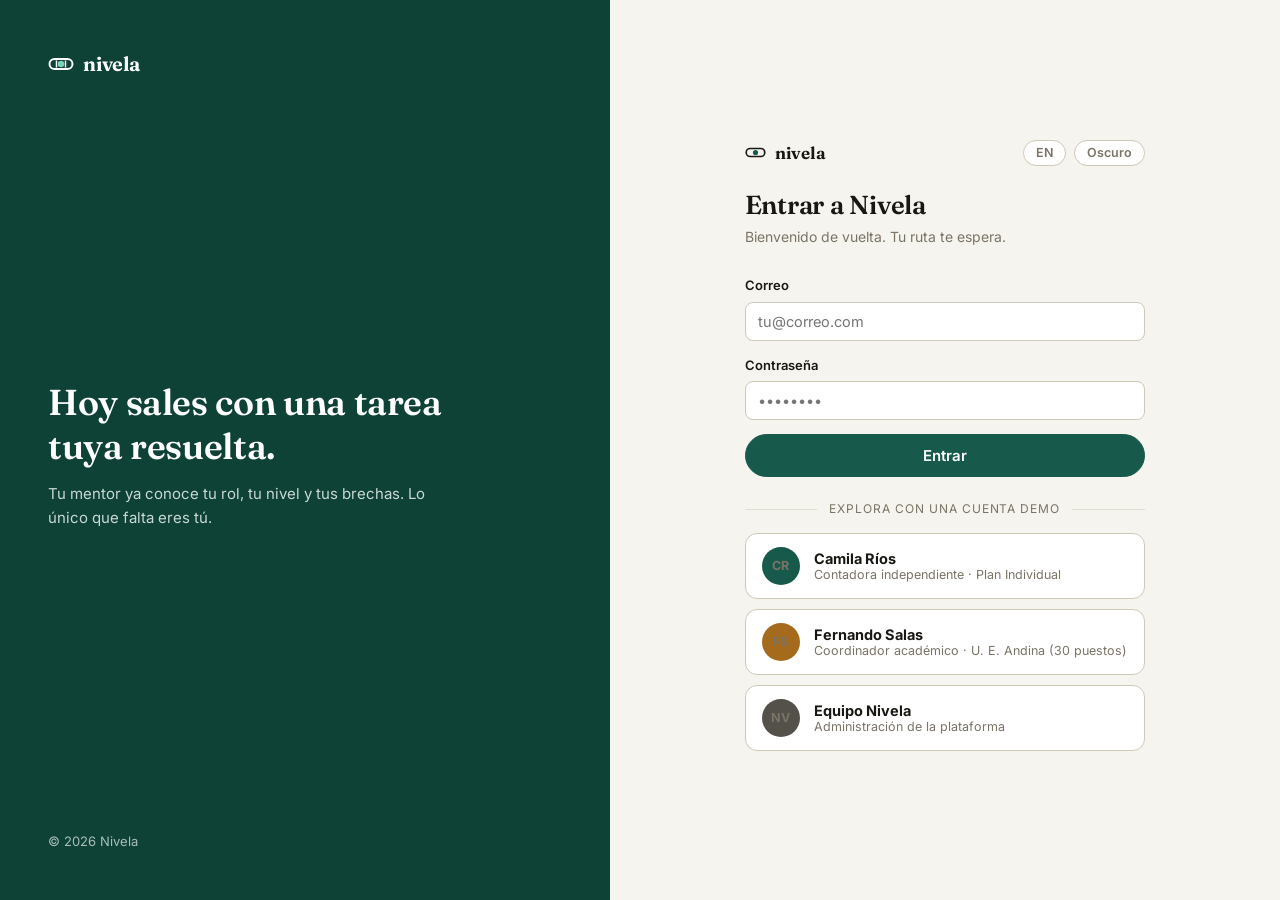
==== public/app.html @ d7099d7b "MVP 2.0: nueva landing de producto y app demo con 3 cuentas - Landing rediseñada: identidad editoria" ====
<!DOCTYPE html>
<html lang="es" data-theme="light">
<head>
<meta charset="UTF-8" />
<meta name="viewport" content="width=device-width, initial-scale=1.0" />
<title>Nivela — Plataforma</title>
<meta name="description" content="Entra a Nivela: tu ruta, tu mentor y tus certificados verificables." />
<link rel="preconnect" href="https://fonts.googleapis.com" />
<link rel="preconnect" href="https://fonts.gstatic.com" crossorigin />
<link href="https://fonts.googleapis.com/css2?family=Fraunces:ital,opsz,wght@0,9..144,450;0,9..144,600;0,9..144,650;1,9..144,450&family=Inter:wght@400;500;600;700&family=IBM+Plex+Mono:wght@500&display=swap" rel="stylesheet" />
<link rel="stylesheet" href="assets/nivela.css" />
<style>
/* ================= LOGIN ================= */
#login{min-height:100vh;display:grid;grid-template-columns:1fr 1.1fr}
@media(max-width:900px){#login{grid-template-columns:1fr}}
.login-brandside{
  background:var(--accent-ink);color:#EAF3EF;padding:48px;display:flex;flex-direction:column;justify-content:space-between;
}
[data-theme="dark"] .login-brandside{background:#0E241E}
.login-brandside .brand{color:#fff}
.login-brandside .brand .lvl-body{stroke:#fff}
.login-brandside .brand .lvl-bubble{fill:#7ED0B6}
.login-brandside h2{color:#fff;font-size:clamp(26px,3vw,36px);max-width:400px;line-height:1.2}
.login-brandside p{opacity:.85;max-width:400px;margin-top:14px;font-size:15px}
@media(max-width:900px){.login-brandside{display:none}}
.login-formside{display:flex;align-items:center;justify-content:center;padding:48px 24px}
.login-box{width:100%;max-width:400px}
.login-box h1{font-size:26px;margin-bottom:6px}
.login-box .sub{font-size:14px;color:var(--muted);margin-bottom:26px}
.demo-sep{display:flex;align-items:center;gap:12px;margin:22px 0 14px;color:var(--muted);font-size:12px;text-transform:uppercase;letter-spacing:.08em}
.demo-sep::before,.demo-sep::after{content:"";flex:1;height:1px;background:var(--line)}
.demo-btn{
  width:100%;display:flex;align-items:center;gap:14px;text-align:left;
  background:var(--surface);border:1px solid var(--line-strong);border-radius:var(--r);
  padding:13px 16px;margin-bottom:10px;transition:all .15s ease;
}
.demo-btn:hover{border-color:var(--accent);box-shadow:var(--shadow-sm)}
.demo-btn .avatar{flex:none}
.demo-btn b{display:block;font-size:14.5px;color:var(--ink)}
.demo-btn span{font-size:12.5px;color:var(--muted)}
.avatar{
  width:38px;height:38px;border-radius:50%;display:flex;align-items:center;justify-content:center;
  font-weight:700;font-size:14px;color:#fff;background:var(--accent);flex:none;
}
[data-theme="dark"] .avatar{color:#0F1D18}
.avatar.gold{background:var(--gold)}
.avatar.ink{background:#54504A}

/* ================= SHELL ================= */
#shell{display:none;min-height:100vh}
#shell.on{display:grid;grid-template-columns:236px 1fr}
@media(max-width:860px){#shell.on{grid-template-columns:1fr}}
aside.side{
  border-right:1px solid var(--line);background:var(--surface);
  padding:20px 14px;display:flex;flex-direction:column;gap:4px;
  position:sticky;top:0;height:100vh;
}
@media(max-width:860px){aside.side{position:static;height:auto;flex-direction:row;flex-wrap:wrap;align-items:center;border-right:none;border-bottom:1px solid var(--line)}}
.side .brand{padding:4px 10px 18px}
.snav{
  display:flex;align-items:center;gap:10px;width:100%;text-align:left;
  border:none;background:transparent;border-radius:var(--r-sm);
  padding:9px 12px;font-size:14px;font-weight:500;color:var(--muted);transition:all .12s;
}
.snav:hover{color:var(--ink);background:var(--surface-2)}
.snav.on{background:var(--accent-soft);color:var(--accent-ink);font-weight:600}
.side .spacer{flex:1}
.side .userchip{display:flex;align-items:center;gap:10px;padding:10px 10px;border-top:1px solid var(--line)}
.side .userchip b{font-size:13.5px;color:var(--ink);display:block;line-height:1.2}
.side .userchip span{font-size:11.5px;color:var(--muted)}

main.main{padding:34px 38px;max-width:1060px}
@media(max-width:860px){main.main{padding:22px 18px}}
.topbar{display:flex;align-items:center;justify-content:space-between;margin-bottom:26px;gap:12px;flex-wrap:wrap}
.topbar h1{font-size:26px}
.view{display:none}
.view.on{display:block;animation:fadein .25s ease}
@keyframes fadein{from{opacity:0;transform:translateY(6px)}to{opacity:1;transform:none}}

/* ---------- KPIs ---------- */
.kpis{display:grid;grid-template-columns:repeat(4,1fr);gap:14px;margin-bottom:22px}
@media(max-width:900px){.kpis{grid-template-columns:1fr 1fr}}
.kpi{background:var(--surface);border:1px solid var(--line);border-radius:var(--r);padding:16px 18px}
.kpi b{font-family:var(--display);font-size:27px;font-weight:650;color:var(--ink);display:block}
.kpi span{font-size:12.5px;color:var(--muted)}
.kpi .delta{font-size:11.5px;font-weight:600;color:var(--good)}

/* ---------- ruta ---------- */
.stage{margin-bottom:26px}
.stage-h{display:flex;align-items:center;gap:10px;margin-bottom:12px}
.stage-h h3{font-size:17px}
.mod{
  display:flex;align-items:flex-start;gap:14px;background:var(--surface);
  border:1px solid var(--line);border-radius:var(--r);padding:15px 18px;margin-bottom:10px;
}
.mod.now{border-color:var(--accent);box-shadow:var(--shadow-sm)}
.mod.lock{opacity:.62}
.mod .mdot{width:26px;height:26px;border-radius:50%;flex:none;display:flex;align-items:center;justify-content:center;font-size:13px;font-weight:700;margin-top:2px}
.mod b{font-size:15px;color:var(--ink);display:block}
.mod .del{font-size:13px;color:var(--muted);margin-top:3px}
.mod .del strong{color:var(--gold);font-weight:600}
.branches{display:grid;grid-template-columns:1fr 1fr;gap:12px;margin:6px 0 10px}
@media(max-width:700px){.branches{grid-template-columns:1fr}}
.branch{
  border:1.5px dashed var(--line-strong);border-radius:var(--r);padding:16px 18px;cursor:pointer;
  transition:all .15s ease;background:transparent;text-align:left;font-family:var(--body);
}
.branch:hover{border-color:var(--accent)}
.branch.sel{border-style:solid;border-color:var(--accent);background:var(--accent-soft)}
.branch b{font-size:14.5px;color:var(--ink);display:block;margin-bottom:4px}
.branch span{font-size:13px;color:var(--muted)}

/* ---------- lección ---------- */
.lesson-grid{display:grid;grid-template-columns:1fr 330px;gap:22px;align-items:start}
@media(max-width:1000px){.lesson-grid{grid-template-columns:1fr}}
.lesson-body h2{font-size:22px;margin-bottom:4px}
.lesson-body .lmeta{font-size:13px;color:var(--muted);margin-bottom:20px}
.lblock{background:var(--surface);border:1px solid var(--line);border-radius:var(--r);padding:20px;margin-bottom:16px}
.lblock h4{font-size:15px;margin-bottom:10px}
.lblock p,.lblock li{font-size:14.5px}
.lblock ol{padding-left:20px;display:flex;flex-direction:column;gap:8px}
.term{border-bottom:1.5px dashed var(--accent);cursor:pointer;color:var(--ink);font-weight:500}
.mentor-dock{position:sticky;top:20px}
.mentor-dock .card-pad{display:flex;flex-direction:column;gap:12px;max-height:76vh}
.mentor-log{overflow-y:auto;display:flex;flex-direction:column;gap:10px;padding-right:4px;min-height:180px;max-height:44vh}
.sugg{display:flex;flex-wrap:wrap;gap:6px}
.sugg button{
  border:1px solid var(--accent-line);background:transparent;color:var(--accent-ink);
  border-radius:999px;padding:5px 11px;font-size:12px;font-weight:600;
}
.sugg button:hover{background:var(--accent-soft)}
.mentor-in{display:flex;gap:8px}
.mentor-in input{flex:1}
.check{display:flex;gap:10px;align-items:flex-start;padding:8px 0;font-size:14.5px}
.check input{margin-top:4px;accent-color:var(--accent)}
.verify-fb{border-left:3px solid var(--good);background:var(--good-soft);border-radius:var(--r-sm);padding:14px 16px;margin-top:14px;font-size:14px;display:none}
.verify-fb.on{display:block}

/* ---------- diccionario ---------- */
.dterm{background:var(--surface);border:1px solid var(--line);border-radius:var(--r);padding:16px 18px;margin-bottom:10px}
.dterm b{color:var(--ink);font-size:15px}
.dterm p{font-size:14px;margin-top:4px}

/* ---------- certificado ---------- */
.cert{
  background:var(--surface);border:1px solid var(--line-strong);border-radius:var(--r-lg);
  padding:28px;position:relative;overflow:hidden;box-shadow:var(--shadow-sm);
}
.cert::before{content:"";position:absolute;inset:10px;border:1px solid var(--line);border-radius:12px;pointer-events:none}
.cert .cbrand{font-family:var(--display);font-weight:650;font-size:15px;color:var(--accent-ink)}
.cert h3{font-size:22px;margin:14px 0 4px}
.cert .cwho{font-size:14px;color:var(--muted)}
.cert .ccode{font-family:var(--mono);font-size:12.5px;color:var(--muted);margin-top:16px}

/* ---------- feed novedades ---------- */
.feed-item{display:flex;gap:16px;padding:18px 0;border-bottom:1px solid var(--line)}
.feed-item .fdate{flex:none;width:74px;font-family:var(--mono);font-size:12px;color:var(--muted);padding-top:3px}
.feed-item b{font-size:15px;color:var(--ink)}
.feed-item p{font-size:14px;margin-top:4px}
.feed-item .why{font-size:13px;color:var(--accent-ink);margin-top:6px;font-weight:500}

/* ---------- estándar B2B ---------- */
.std-sec{margin-bottom:18px}
.std-sec h4{font-size:15px;margin-bottom:10px}
.pill-row{display:flex;flex-wrap:wrap;gap:8px}

/* ---------- misc ---------- */
.section-note{font-size:13px;color:var(--muted);margin-top:10px}
.qopt{display:block;width:100%;text-align:left;border:1px solid var(--line-strong);background:var(--surface);border-radius:var(--r-sm);padding:11px 14px;font-size:14px;margin-bottom:8px;color:var(--ink)}
.qopt:hover{border-color:var(--accent)}
.qopt.ok{border-color:var(--good);background:var(--good-soft)}
.qopt.bad{border-color:var(--danger)}
</style>
</head>
<body>

<!-- ======================= LOGIN ======================= -->
<div id="login">
  <div class="login-brandside">
    <a class="brand" href="index.html">
      <svg width="26" height="26" viewBox="0 0 26 26" fill="none">
        <rect x="1.5" y="8" width="23" height="10" rx="5" class="lvl-body" stroke-width="2"/>
        <circle cx="13" cy="13" r="3.2" class="lvl-bubble"/>
        <line x1="8.5" y1="9.5" x2="8.5" y2="16.5" class="lvl-body" stroke-width="1.5"/>
        <line x1="17.5" y1="9.5" x2="17.5" y2="16.5" class="lvl-body" stroke-width="1.5"/>
      </svg>
      nivela
    </a>
    <div>
      <h2 data-i18n="lg_h2">Hoy sales con una tarea tuya resuelta.</h2>
      <p data-i18n="lg_p">Tu mentor ya conoce tu rol, tu nivel y tus brechas. Lo único que falta eres tú.</p>
    </div>
    <span class="small" style="opacity:.7">© 2026 Nivela</span>
  </div>

  <div class="login-formside">
    <div class="login-box">
      <div class="between mb-3">
        <a class="brand" href="index.html" style="font-size:17px">
          <svg width="21" height="21" viewBox="0 0 26 26" fill="none">
            <rect x="1.5" y="8" width="23" height="10" rx="5" class="lvl-body" stroke-width="2"/>
            <circle cx="13" cy="13" r="3.2" class="lvl-bubble"/>
          </svg>
          nivela
        </a>
        <div class="toggles">
          <button class="tgl" data-tgl-lang onclick="toggleLang()">EN</button>
          <button class="tgl" data-tgl-theme onclick="toggleTheme()">Oscuro</button>
        </div>
      </div>
      <h1 data-i18n="lg_title">Entrar a Nivela</h1>
      <p class="sub" data-i18n="lg_sub">Bienvenido de vuelta. Tu ruta te espera.</p>
      <form onsubmit="return fakeLogin(event)">
        <div class="field">
          <label data-i18n="lg_email">Correo</label>
          <input class="input" type="email" placeholder="tu@correo.com" />
        </div>
        <div class="field">
          <label data-i18n="lg_pass">Contraseña</label>
          <input class="input" type="password" placeholder="••••••••" />
        </div>
        <button class="btn btn-primary btn-block" type="submit" data-i18n="lg_btn">Entrar</button>
      </form>
      <div class="demo-sep" data-i18n="lg_demo">Explora con una cuenta demo</div>
      <button class="demo-btn" onclick="enter('b2c')">
        <span class="avatar">CR</span>
        <span><b>Camila Ríos</b><span data-i18n="lg_d1">Contadora independiente · Plan Individual</span></span>
      </button>
      <button class="demo-btn" onclick="enter('b2b')">
        <span class="avatar gold">FS</span>
        <span><b>Fernando Salas</b><span data-i18n="lg_d2">Coordinador académico · U. E. Andina (30 puestos)</span></span>
      </button>
      <button class="demo-btn" onclick="enter('admin')">
        <span class="avatar ink">NV</span>
        <span><b>Equipo Nivela</b><span data-i18n="lg_d3">Administración de la plataforma</span></span>
      </button>
    </div>
  </div>
</div>

<!-- ======================= SHELL ======================= -->
<div id="shell">
  <aside class="side">
    <a class="brand" href="index.html">
      <svg width="24" height="24" viewBox="0 0 26 26" fill="none">
        <rect x="1.5" y="8" width="23" height="10" rx="5" class="lvl-body" stroke-width="2"/>
        <circle cx="13" cy="13" r="3.2" class="lvl-bubble"/>
      </svg>
      nivela
    </a>
    <nav id="sidenav" style="display:contents"></nav>
    <div class="spacer"></div>
    <div class="toggles" style="padding:0 10px 12px">
      <button class="tgl" data-tgl-lang onclick="toggleLang()">EN</button>
      <button class="tgl" data-tgl-theme onclick="toggleTheme()">Oscuro</button>
    </div>
    <div class="userchip">
      <span class="avatar" id="uavatar">CR</span>
      <span style="flex:1"><b id="uname">Camila Ríos</b><span id="urole"></span></span>
      <button class="tgl" onclick="logout()" data-i18n="s_out">Salir</button>
    </div>
  </aside>

  <main class="main">
    <div class="topbar">
      <h1 id="viewtitle"></h1>
      <span class="chip" id="viewchip"></span>
    </div>
    <div id="views"></div>
  </main>
</div>

<div class="modal-back" id="modalback" onclick="if(event.target===this)closeModal()">
  <div class="modal" id="modalbox"></div>
</div>
<div id="toast"></div>

<script>
/* ============================================================
   Nivela app demo — todo el contenido vive aquí, en ES y EN.
   ============================================================ */

// ---------- i18n del cromo ----------
window.I18N = {
  es: {},
  en: {
    lg_h2:"Today you leave with one of your tasks solved.",
    lg_p:"Your mentor already knows your role, your level and your gaps. The only thing missing is you.",
    lg_title:"Sign in to Nivela", lg_sub:"Welcome back. Your route is waiting.",
    lg_email:"Email", lg_pass:"Password", lg_btn:"Sign in",
    lg_demo:"Explore with a demo account",
    lg_d1:"Independent accountant · Individual plan",
    lg_d2:"Academic coordinator · U. E. Andina (30 seats)",
    lg_d3:"Platform administration",
    s_out:"Log out"
  }
};

// ---------- textos por idioma ----------
const T = {
  es: {
    loginToast:"El registro abre pronto. Mientras tanto, entra con una cuenta demo.",
    planInd:"Plan Individual", org:"U. E. Andina", admin:"Equipo Nivela",
    nav:{home:"Hoy", route:"Mi ruta", lesson:"Lección actual", dict:"Mi diccionario", kit:"Mi kit", news:"Novedades", certs:"Certificados",
         panel:"Panel de adopción", std:"Estándar de uso", routes:"Rutas institucionales", ocerts:"Certificados emitidos",
         adash:"Resumen", acur:"Curaduría", aorgs:"Instituciones", ahealth:"Salud del sistema"},
    chips:{b2c:"Contadora independiente", b2b:"Coordinador académico", admin:"Administración"},
    copied:"Prompt copiado", added:"Agregado a tu diccionario", already:"Ya está en tu diccionario",
    branchSel:"Rama elegida. Tu ruta se actualizó.",
    verifyOk:"Entregable revisado por tu mentor",
    close:"Cerrar", practice:"Practicar", practiceT:"Práctica rápida", pScore:"Resultado",
    pAgain:"Practicar otra vez", pGood:"Tu diccionario está sólido. Estos términos ya son tuyos.",
    pMid:"Bien. Repasa los que fallaste: el mentor los reforzará en tu próxima lección.",
    verifyTitle:"Verificación pública",
    verifyBody:"Este certificado consta en el registro público de Nivela.",
    verifyBy:"Emitido por", verifyTo:"Otorgado a", verifyDate:"Fecha", verifyBranch:"Rama",
    mentorFallback:"Depende de tu caso: si el banco te cambió el formato del extracto, primero pídele a la IA que te muestre cómo interpretó cada columna, y recién ahí concilia. ¿Lo revisamos con tu archivo en la lección?",
    mentorPlaceholder:"Pregúntale al mentor…",
    demoNote:"Cuenta demo: los datos son de muestra.",
    approve:"Aprobar", discard:"Descartar", approved:"Aprobada", discarded:"Descartada", inEval:"En evaluación",
    curToast:"Estado actualizado en el catálogo."
  },
  en: {
    loginToast:"Registration opens soon. Meanwhile, use a demo account.",
    planInd:"Individual plan", org:"U. E. Andina", admin:"Nivela team",
    nav:{home:"Today", route:"My route", lesson:"Current lesson", dict:"My dictionary", kit:"My kit", news:"News", certs:"Certificates",
         panel:"Adoption panel", std:"Usage standard", routes:"Institutional routes", ocerts:"Issued certificates",
         adash:"Overview", acur:"Curation", aorgs:"Institutions", ahealth:"System health"},
    chips:{b2c:"Independent accountant", b2b:"Academic coordinator", admin:"Administration"},
    copied:"Prompt copied", added:"Added to your dictionary", already:"Already in your dictionary",
    branchSel:"Branch selected. Your route was updated.",
    verifyOk:"Deliverable reviewed by your mentor",
    close:"Close", practice:"Practice", practiceT:"Quick practice", pScore:"Score",
    pAgain:"Practice again", pGood:"Your dictionary is solid. These terms are yours now.",
    pMid:"Good. Review the ones you missed: the mentor will reinforce them in your next lesson.",
    verifyTitle:"Public verification",
    verifyBody:"This certificate is on Nivela's public registry.",
    verifyBy:"Issued by", verifyTo:"Granted to", verifyDate:"Date", verifyBranch:"Branch",
    mentorFallback:"It depends on your case: if the bank changed the statement format, first ask the AI to show you how it read each column, and only then reconcile. Shall we review it with your file in the lesson?",
    mentorPlaceholder:"Ask your mentor…",
    demoNote:"Demo account: sample data.",
    approve:"Approve", discard:"Discard", approved:"Approved", discarded:"Discarded", inEval:"In evaluation",
    curToast:"Catalog status updated."
  }
};
const tt = () => T[window.LANG] || T.es;

// ---------- estado ----------
let ROLE = null;
let dictTerms = [];
try { dictTerms = JSON.parse(localStorage.getItem("nivela-dict") || "null") || defaultDict(); } catch(e){ dictTerms = defaultDict(); }
function defaultDict(){
  return [
    {k:"prompt", es:"La instrucción que le das a un modelo de IA. Un buen prompt define el rol, el contexto, el formato esperado y los límites.", en:"The instruction you give an AI model. A good prompt defines role, context, expected format and limits."},
    {k:"modelo de lenguaje", en_k:"language model", es:"Sistema entrenado con texto para producir texto. Distintos modelos rinden distinto según la tarea: por eso eliges, no adivinas.", en:"A system trained on text to produce text. Different models perform differently per task: that's why you choose, not guess."},
    {k:"contexto", en_k:"context", es:"Todo lo que el modelo sabe de tu caso en esta conversación: archivos, instrucciones, historial. Sin contexto, improvisa.", en:"Everything the model knows about your case in this conversation: files, instructions, history. Without context, it improvises."}
  ];
}
function saveDict(){ try{ localStorage.setItem("nivela-dict", JSON.stringify(dictTerms)); }catch(e){} }

let lessonDone = false;
let chosenBranch = null;
try { chosenBranch = localStorage.getItem("nivela-branch") || null; } catch(e){}

// ---------- login/logout ----------
function fakeLogin(ev){ ev.preventDefault(); toast(tt().loginToast); return false; }
function enter(role){
  ROLE = role;
  document.getElementById("login").style.display = "none";
  document.getElementById("shell").classList.add("on");
  buildNav();
  const first = {b2c:"home", b2b:"panel", admin:"adash"}[role];
  go(first);
  const u = {b2c:["CR","Camila Ríos"], b2b:["FS","Fernando Salas"], admin:["NV","Equipo Nivela"]}[role];
  document.getElementById("uavatar").textContent = u[0];
  document.getElementById("uavatar").className = "avatar " + (role==="b2b"?"gold":role==="admin"?"ink":"");
  document.getElementById("uname").textContent = u[1];
  document.getElementById("urole").textContent = role==="b2c"?tt().planInd:role==="b2b"?tt().org:tt().admin;
}
function logout(){
  ROLE = null;
  document.getElementById("shell").classList.remove("on");
  document.getElementById("login").style.display = "grid";
}

// ---------- navegación ----------
const NAVS = { b2c:["home","route","lesson","dict","kit","news","certs"],
               b2b:["panel","std","routes","ocerts"],
               admin:["adash","acur","aorgs","ahealth"] };
let CURRENT = null;
function buildNav(){
  const nav = document.getElementById("sidenav");
  nav.innerHTML = "";
  NAVS[ROLE].forEach(v=>{
    const b = document.createElement("button");
    b.className = "snav"; b.dataset.v = v;
    b.textContent = tt().nav[v];
    b.onclick = ()=>go(v);
    nav.appendChild(b);
  });
}
function go(v){
  CURRENT = v;
  document.querySelectorAll(".snav").forEach(b=>b.classList.toggle("on", b.dataset.v===v));
  document.getElementById("viewtitle").textContent = tt().nav[v];
  document.getElementById("viewchip").textContent = tt().chips[ROLE==="b2c"?"b2c":ROLE==="b2b"?"b2b":"admin"];
  render(v);
}
window.onLangChange = function(){
  if (!ROLE) return;
  buildNav(); go(CURRENT);
  document.getElementById("urole").textContent = ROLE==="b2c"?tt().planInd:ROLE==="b2b"?tt().org:tt().admin;
};

// ---------- helpers ----------
function el(html){ const d=document.createElement("div"); d.innerHTML=html; return d; }
function copyText(txt){
  (navigator.clipboard ? navigator.clipboard.writeText(txt) : Promise.reject())
    .then(()=>toast(tt().copied))
    .catch(()=>{ const ta=document.createElement("textarea"); ta.value=txt; document.body.appendChild(ta); ta.select(); document.execCommand("copy"); ta.remove(); toast(tt().copied); });
}
function openModal(html){ document.getElementById("modalbox").innerHTML = html; document.getElementById("modalback").classList.add("open"); }
function closeModal(){ document.getElementById("modalback").classList.remove("open"); }
function L(obj){ return obj[window.LANG] || obj.es; }

/* ============================================================
   CONTENIDO — B2C (Camila)
   ============================================================ */
const LESSON_PROMPT = {
  es:`Actúa como asistente contable. Te doy (1) mi extracto bancario de junio en CSV y (2) mi libro mayor exportado de mi sistema. Concilia ambos:
- Empareja cada movimiento por monto, fecha (±2 días) y descripción.
- Lista aparte TODO lo que no puedas emparejar con certeza, sin inventar pares.
- No modifiques cifras. Si una descripción es ambigua, pregúntame antes.
Devuelve: tabla de conciliados, tabla de pendientes y un resumen de diferencias.`,
  en:`Act as an accounting assistant. I'm giving you (1) my June bank statement as CSV and (2) my general ledger export. Reconcile both:
- Match each entry by amount, date (±2 days) and description.
- List separately EVERYTHING you can't match with certainty; do not invent pairs.
- Don't alter figures. If a description is ambiguous, ask me first.
Return: a matched table, a pending table and a summary of differences.`
};

const MENTOR_SCRIPT = [
  { q:{es:"¿Qué es una alucinación?", en:"What is a hallucination?"},
    a:{es:"Cuando el modelo afirma algo falso con total seguridad: un par conciliado que no existe, una cifra inventada. Por eso el paso 3 de la lección te hace pedir la lista de pendientes: obligas al modelo a admitir lo que no sabe. ¿Lo agrego a tu diccionario?",
       en:"When the model states something false with full confidence: a matched pair that doesn't exist, an invented figure. That's why step 3 makes you request the pending list: you force the model to admit what it doesn't know. Shall I add it to your dictionary?"},
    term:{k:"alucinación", en_k:"hallucination",
      es:"Respuesta falsa dicha con seguridad por un modelo de IA. Se combate pidiendo fuentes, listas de dudas y verificando contra los datos originales.",
      en:"A false answer stated confidently by an AI model. You fight it by demanding sources, uncertainty lists, and verifying against the original data."} },
  { q:{es:"¿Por qué el prompt pide fecha ±2 días?", en:"Why does the prompt ask for date ±2 days?"},
    a:{es:"Porque el banco registra algunos movimientos con retraso (fines de semana, feriados). Si exiges fecha exacta, el modelo deja fuera pares válidos o, peor, fuerza pares incorrectos para complacerte. El margen realista reduce los dos errores.",
       en:"Because banks post some entries late (weekends, holidays). If you demand exact dates, the model drops valid pairs or, worse, forces wrong ones to please you. A realistic margin reduces both errors."} },
  { q:{es:"¿Puedo usar esto con otro banco?", en:"Can I use this with another bank?"},
    a:{es:"Sí. El método no depende del banco: depende de que tú sepas qué columnas trae tu extracto. Si el formato cambia, pídele primero al modelo que te muestre cómo interpretó cada columna. Esa costumbre te sirve con cualquier archivo, de cualquier fuente.",
       en:"Yes. The method doesn't depend on the bank: it depends on you knowing your statement's columns. If the format changes, first ask the model to show how it read each column. That habit works with any file from any source."} }
];

function viewHomeB2C(){
  return `
  <div class="kpis">
    <div class="kpi"><b>4/9</b><span data-x>${L({es:"módulos completados",en:"modules completed"})}</span></div>
    <div class="kpi"><b>3</b><span>${L({es:"tareas reales resueltas",en:"real tasks solved"})}</span></div>
    <div class="kpi"><b>${dictTerms.length}</b><span>${L({es:"términos en tu diccionario",en:"terms in your dictionary"})}</span></div>
    <div class="kpi"><b>1</b><span>${L({es:"certificado obtenido",en:"certificate earned"})}</span></div>
  </div>
  <div class="grid2">
    <div class="card card-pad">
      <span class="chip acc">${L({es:"Continúa donde quedaste",en:"Continue where you left off"})}</span>
      <h3 class="mt-2" style="font-size:19px">${L({es:"Lección 5 · Conciliación bancaria con verificación",en:"Lesson 5 · Bank reconciliation with verification"})}</h3>
      <p class="small muted mt-1">${L({es:"Entregable: tu conciliación de junio, revisada y cerrada.",en:"Deliverable: your June reconciliation, reviewed and closed."})}</p>
      <div class="bar mt-2"><i style="width:60%"></i></div>
      <button class="btn btn-primary btn-sm mt-3" onclick="go('lesson')">${L({es:"Retomar lección",en:"Resume lesson"})}</button>
    </div>
    <div class="card card-pad">
      <span class="chip gold">${L({es:"Novedad de tu área",en:"News from your field"})}</span>
      <h3 class="mt-2" style="font-size:17px">${L({es:"El SRI publicó su formato electrónico 2.1",en:"Ecuador's SRI published e-invoice format 2.1"})}</h3>
      <p class="small mt-1">${L({es:"Tu plantilla de extracción de facturas necesita un ajuste de dos campos. El mentor ya preparó la actualización en tu próxima práctica.",
        en:"Your invoice extraction template needs a two-field tweak. The mentor already prepared the update in your next practice."})}</p>
      <button class="btn btn-outline btn-sm mt-3" onclick="go('news')">${L({es:"Ver todas las novedades",en:"See all news"})}</button>
    </div>
  </div>
  <div class="card card-pad mt-3">
    <div class="between">
      <div>
        <b style="color:var(--ink)">${L({es:"Siguiente en tu ruta",en:"Next on your route"})}</b>
        <p class="small muted mt-1">${L({es:"Después de esta lección eliges tu rama: kit esencial (superficie) o Excel + IA (profundización). Tu certificado reflejará la que elijas.",
          en:"After this lesson you choose your branch: essential kit (surface) or Excel + AI (deep dive). Your certificate will reflect your choice."})}</p>
      </div>
      <button class="btn btn-soft btn-sm" onclick="go('route')">${L({es:"Ver mi ruta",en:"View my route"})}</button>
    </div>
  </div>
  <p class="section-note">${tt().demoNote}</p>`;
}

function modRow(state, n, title, del){
  const dots = {done:'<span class="mdot" style="background:var(--good-soft);color:var(--good)">✓</span>',
                now:`<span class="mdot" style="background:var(--accent);color:#fff">${n}</span>`,
                lock:`<span class="mdot" style="background:var(--surface-2);color:var(--muted);border:1px solid var(--line)">${n}</span>`};
  return `<div class="mod ${state==="now"?"now":state==="lock"?"lock":""}">${dots[state]}
    <div><b>${title}</b><div class="del"><strong>${L({es:"Entregable:",en:"Deliverable:"})}</strong> ${del}</div></div></div>`;
}

function viewRoute(){
  const br = chosenBranch;
  return `
  <p class="small muted mb-2">${L({es:"Ruta generada por tu diagnóstico del 14 de junio de 2026 · Rol: contabilidad independiente · Nivel inicial: intermedio",
    en:"Route generated from your June 14, 2026 diagnosis · Role: independent accounting · Starting level: intermediate"})}</p>

  <div class="stage">
    <div class="stage-h"><span class="chip good">${L({es:"Etapa 1 · Pensar · completada",en:"Stage 1 · Think · completed"})}</span></div>
    ${modRow("done",1,L({es:"Qué modelo usar y cuándo",en:"Which model to use, and when"}),L({es:"tu tabla personal de modelos por tarea",en:"your personal model-per-task table"}))}
    ${modRow("done",2,L({es:"Formular e iterar: contexto antes que trucos",en:"Prompting and iterating: context before tricks"}),L({es:"plantilla de contexto de tu práctica contable",en:"a context template for your accounting practice"}))}
    ${modRow("done",3,L({es:"Verificar resultados: tu protocolo anti-error",en:"Verifying outputs: your anti-error protocol"}),L({es:"checklist de verificación en 4 pasos",en:"a 4-step verification checklist"}))}
  </div>

  <div class="stage">
    <div class="stage-h"><span class="chip acc">${L({es:"Etapa 2 · Aplicar · en curso",en:"Stage 2 · Apply · in progress"})}</span></div>
    ${modRow("done",4,L({es:"Extraer datos de facturas sin errores",en:"Extract invoice data without errors"}),L({es:"tus 30 facturas de mayo, digitalizadas y validadas",en:"your 30 May invoices, digitized and validated"}))}
    ${modRow("now",5,L({es:"Conciliación bancaria con verificación",en:"Bank reconciliation with verification"}),L({es:"tu conciliación de junio, cerrada",en:"your June reconciliation, closed"}))}
    <div class="stage-h mt-3"><span class="chip">${L({es:"Elige tu rama",en:"Choose your branch"})}</span></div>
    <div class="branches">
      <button class="branch ${br==="surface"?"sel":""}" onclick="pickBranch('surface')">
        <b>${L({es:"Kit esencial (superficie)",en:"Essential kit (surface)"})}</b>
        <span>${L({es:"Dominas lo justo de cada herramienta de tu kit. 3 módulos, certificado: Competencia aplicada.",
          en:"Master just enough of each tool in your kit. 3 modules; certificate: Applied competence."})}</span>
      </button>
      <button class="branch ${br==="deep"?"sel":""}" onclick="pickBranch('deep')">
        <b>${L({es:"Excel + IA (profundización)",en:"Excel + AI (deep dive)"})}</b>
        <span>${L({es:"Automatizas tu flujo completo en la herramienta que más usas. 5 módulos, certificado: Especialización.",
          en:"Automate your whole flow in the tool you use most. 5 modules; certificate: Specialization."})}</span>
      </button>
    </div>
    ${modRow(br?"lock":"lock",6,
      br==="deep"?L({es:"Macros y fórmulas generadas con IA, revisadas por ti",en:"AI-generated macros and formulas, reviewed by you"}):
      br==="surface"?L({es:"Tu kit en acción: un caso por herramienta",en:"Your kit in action: one case per tool"}):
      L({es:"Se desbloquea al elegir tu rama",en:"Unlocks when you choose your branch"}),
      br?L({es:"según tu rama elegida",en:"according to your chosen branch"}):"…")}
  </div>

  <div class="stage">
    <div class="stage-h"><span class="chip">${L({es:"Etapa 3 · Verificar y certificar",en:"Stage 3 · Verify and certify"})}</span></div>
    ${modRow("lock",8,L({es:"Auditoría cruzada: encuentra los errores sembrados",en:"Cross audit: find the seeded errors"}),L({es:"informe de auditoría aprobado",en:"an approved audit report"}))}
    ${modRow("lock",9,L({es:"Evaluación final sobre tu propio flujo de trabajo",en:"Final assessment on your own workflow"}),L({es:"certificado verificable de tu rama",en:"your branch's verifiable certificate"}))}
  </div>`;
}
function pickBranch(b){ chosenBranch=b; try{localStorage.setItem("nivela-branch",b);}catch(e){} toast(tt().branchSel); render("route"); }

function viewLesson(){
  const s = MENTOR_SCRIPT.map((m,i)=>`<button onclick="askScripted(${i})">${L(m.q)}</button>`).join("");
  return `
  <div class="lesson-grid">
    <div class="lesson-body">
      <h2>${L({es:"Lección 5 · Conciliación bancaria con verificación",en:"Lesson 5 · Bank reconciliation with verification"})}</h2>
      <p class="lmeta">${L({es:"Etapa 2 · Aplicar · 25 min · entregable real",en:"Stage 2 · Apply · 25 min · real deliverable"})}</p>

      <div class="lblock">
        <h4>${L({es:"Qué vas a lograr hoy",en:"What you'll achieve today"})}</h4>
        <p>${L({es:"Cerrar tu conciliación de junio en la mitad del tiempo, con un protocolo que detecta lo que la IA clasifica mal antes de que llegue a tus estados financieros.",
          en:"Close your June reconciliation in half the time, with a protocol that catches what the AI misclassifies before it reaches your financial statements."})}</p>
      </div>

      <div class="lblock">
        <h4>${L({es:"El método, en 4 pasos",en:"The method, in 4 steps"})}</h4>
        <ol>
          <li>${L({es:'Prepara el <span class="term" onclick="addTerm(2)">contexto</span>: tu extracto y tu libro mayor, con nombres de columna claros.',
            en:'Prepare the <span class="term" onclick="addTerm(2)">context</span>: your statement and your ledger, with clear column names.'})}</li>
          <li>${L({es:'Usa el prompt de abajo. Fíjate que obliga al <span class="term" onclick="addTerm(1)">modelo</span> a separar lo dudoso en vez de forzar pares.',
            en:'Use the prompt below. Notice it forces the <span class="term" onclick="addTerm(1)">model</span> to separate doubtful entries instead of forcing pairs.'})}</li>
          <li>${L({es:'Revisa la lista de pendientes primero: ahí viven las <span class="term" onclick="addTermHall()">alucinaciones</span> que evitaste.',
            en:'Review the pending list first: that\'s where the <span class="term" onclick="addTermHall()">hallucinations</span> you avoided live.'})}</li>
          <li>${L({es:"Contrasta 3 pares conciliados al azar contra el extracto original. Si los 3 cuadran, el resto es confiable; si uno falla, ajusta el contexto y repite.",
            en:"Cross-check 3 random matched pairs against the original statement. If all 3 hold, the rest is reliable; if one fails, fix the context and rerun."})}</li>
        </ol>
      </div>

      <div class="lblock">
        <h4>${L({es:"Tu prompt de trabajo",en:"Your working prompt"})}</h4>
        <div class="promptbox">${LESSON_PROMPT[window.LANG]||LESSON_PROMPT.es}<button class="btn btn-outline btn-sm copybtn" onclick="copyText(LESSON_PROMPT[window.LANG]||LESSON_PROMPT.es)">${L({es:"Copiar",en:"Copy"})}</button></div>
        <p class="small muted mt-2">${L({es:"Funciona en cualquier asistente de tu kit: el método es tuyo, no de la herramienta.",
          en:"Works in any assistant from your kit: the method is yours, not the tool's."})}</p>
      </div>

      <div class="lblock">
        <h4>${L({es:"Tu entregable",en:"Your deliverable"})}</h4>
        <label class="check"><input type="checkbox" id="c1"/><span>${L({es:"Conciliados revisados: 3 pares al azar contra el extracto",en:"Matched entries reviewed: 3 random pairs against the statement"})}</span></label>
        <label class="check"><input type="checkbox" id="c2"/><span>${L({es:"Pendientes resueltos a mano (los 3 movimientos ambiguos)",en:"Pending entries resolved by hand (the 3 ambiguous items)"})}</span></label>
        <label class="check"><input type="checkbox" id="c3"/><span>${L({es:"Resumen de diferencias archivado con tu cierre de junio",en:"Differences summary filed with your June close"})}</span></label>
        <button class="btn btn-primary btn-sm mt-2" onclick="submitLesson()">${L({es:"Enviar a revisión del mentor",en:"Submit for mentor review"})}</button>
        <div class="verify-fb" id="lessonfb">
          <b>${tt().verifyOk}.</b> ${L({es:"Los 3 pares que contrastaste cuadran y tu resumen de diferencias está completo. Módulo 5 completado: tu conciliación de junio quedó cerrada. Siguiente paso: elige tu rama en “Mi ruta”.",
          en:"The 3 pairs you cross-checked hold and your differences summary is complete. Module 5 completed: your June reconciliation is closed. Next step: choose your branch in “My route”."})}
        </div>
      </div>
    </div>

    <div class="mentor-dock">
      <div class="card card-pad">
        <div class="between"><span class="chip acc">${L({es:"Tu mentor",en:"Your mentor"})}</span><span class="small muted">${L({es:"conoce tu caso",en:"knows your case"})}</span></div>
        <div class="mentor-log chat" id="mlog">
          <div class="msg mentor">${L({es:"Hola, Camila. Para esta lección ya tengo tu extracto de junio y tu libro mayor. Cuando llegues al paso 3, avísame: los movimientos del 14 y 15 de junio van a necesitar tu ojo.",
            en:"Hi Camila. For this lesson I already have your June statement and your ledger. When you reach step 3, let me know: the June 14–15 entries will need your eye."})}</div>
        </div>
        <div class="sugg" id="msugg">${s}</div>
        <form class="mentor-in" onsubmit="return askFree(event)">
          <input class="input" id="mfree" placeholder="${tt().mentorPlaceholder}" />
          <button class="btn btn-soft btn-sm" type="submit">→</button>
        </form>
      </div>
    </div>
  </div>`;
}

function mentorSay(msgEs){ // recibe html ya localizado
  const log = document.getElementById("mlog");
  log.insertAdjacentHTML("beforeend", msgEs);
  log.scrollTop = log.scrollHeight;
}
function askScripted(i){
  const m = MENTOR_SCRIPT[i];
  mentorSay(`<div class="msg user">${L(m.q)}</div>`);
  setTimeout(()=>{
    mentorSay(`<div class="msg mentor">${L(m.a)}${m.term?` <button class="btn btn-soft btn-sm" style="margin-top:8px" onclick='addTermObj(${JSON.stringify(JSON.stringify(m.term))})'>${L({es:"Agregar al diccionario",en:"Add to dictionary"})}</button>`:""}</div>`);
  }, 350);
}
function askFree(ev){
  ev.preventDefault();
  const inp = document.getElementById("mfree");
  const v = (inp.value||"").trim(); if(!v) return false;
  mentorSay(`<div class="msg user">${v.replace(/</g,"&lt;")}</div>`);
  inp.value="";
  setTimeout(()=>mentorSay(`<div class="msg mentor">${tt().mentorFallback}</div>`), 400);
  return false;
}
function addTermObj(json){
  const t0 = JSON.parse(json);
  if (dictTerms.some(d=>d.k===t0.k)) { toast(tt().already); return; }
  dictTerms.push(t0); saveDict(); toast(tt().added);
}
function addTermHall(){ addTermObj(JSON.stringify(MENTOR_SCRIPT[0].term)); }
function addTerm(i){ toast(tt().already); } // términos base ya presentes
function submitLesson(){
  const ok = ["c1","c2","c3"].every(id=>document.getElementById(id).checked);
  if(!ok){ toast(L({es:"Marca los 3 puntos del entregable primero.",en:"Check the 3 deliverable items first."})); return; }
  lessonDone = true;
  document.getElementById("lessonfb").classList.add("on");
  toast(tt().verifyOk);
}

function viewDict(){
  const items = dictTerms.map(d=>`
    <div class="dterm">
      <div class="between"><b>${window.LANG==="en"&&d.en_k?d.en_k:d.k}</b><span class="chip">${L({es:"de tus lecciones",en:"from your lessons"})}</span></div>
      <p>${L({es:d.es,en:d.en})}</p>
    </div>`).join("");
  return `
  <p class="small muted mb-2">${L({es:"Cada término que consultas con el mentor se guarda aquí. Practícalos hasta que sean tuyos.",
    en:"Every term you ask the mentor about is saved here. Practice them until they're yours."})}</p>
  ${items}
  <button class="btn btn-primary mt-2" onclick="startQuiz()">${tt().practice}</button>`;
}

const QUIZ = [
  { q:{es:"La IA te entrega una conciliación perfecta, sin pendientes. ¿Qué haces?",en:"The AI returns a perfect reconciliation with zero pending items. What do you do?"},
    opts:[
      {t:{es:"Sospecho: pido la lista de dudas y contrasteo pares al azar",en:"Get suspicious: request the doubts list and cross-check random pairs"},ok:true},
      {t:{es:"La archivo: si no reporta pendientes, no los hay",en:"File it: if it reports no pending items, there are none"},ok:false},
      {t:{es:"La vuelvo a correr para confirmar",en:"Run it again to confirm"},ok:false}]},
  { q:{es:"¿Qué le falta a un prompt que solo dice “concilia estos archivos”?",en:"What's missing from a prompt that only says “reconcile these files”?"},
    opts:[
      {t:{es:"Cortesía",en:"Politeness"},ok:false},
      {t:{es:"Contexto, criterios de emparejamiento y qué hacer con lo dudoso",en:"Context, matching criteria and what to do with doubtful entries"},ok:true},
      {t:{es:"Nada: los modelos actuales lo infieren todo",en:"Nothing: current models infer everything"},ok:false}]},
  { q:{es:"Una “alucinación” es…",en:"A “hallucination” is…"},
    opts:[
      {t:{es:"Un error de tipeo del usuario",en:"A user typo"},ok:false},
      {t:{es:"Una respuesta falsa dicha con seguridad",en:"A false answer stated with confidence"},ok:true},
      {t:{es:"Un fallo de conexión del modelo",en:"A model connection failure"},ok:false}]}
];
let quizIdx=0, quizScore=0;
function startQuiz(){ quizIdx=0; quizScore=0; quizStep(); }
function quizStep(){
  if(quizIdx>=QUIZ.length){
    openModal(`<h3 style="margin-bottom:10px">${tt().pScore}: ${quizScore}/${QUIZ.length}</h3>
      <p style="font-size:14.5px">${quizScore===QUIZ.length?tt().pGood:tt().pMid}</p>
      <div class="flex mt-3"><button class="btn btn-outline btn-sm" onclick="startQuiz()">${tt().pAgain}</button>
      <button class="btn btn-primary btn-sm" onclick="closeModal()">${tt().close}</button></div>`);
    return;
  }
  const q = QUIZ[quizIdx];
  openModal(`<span class="chip acc">${tt().practiceT} · ${quizIdx+1}/${QUIZ.length}</span>
    <h3 style="margin:14px 0">${L(q.q)}</h3>
    ${q.opts.map((o,i)=>`<button class="qopt" onclick="quizPick(${i})">${L(o.t)}</button>`).join("")}`);
}
function quizPick(i){
  const q = QUIZ[quizIdx];
  document.querySelectorAll(".qopt").forEach((b,j)=>{
    if(q.opts[j].ok) b.classList.add("ok"); else if(j===i) b.classList.add("bad");
    b.onclick=null;
  });
  if(q.opts[i].ok) quizScore++;
  setTimeout(()=>{ quizIdx++; quizStep(); }, 900);
}

function viewKit(){
  const rows = [
    {tool:"Claude", use:{es:"análisis de documentos y conciliación",en:"document analysis and reconciliation"}, cost:"$0", st:{es:"En uso",en:"In use"}, cls:"good"},
    {tool:"Gemini", use:{es:"consultas rápidas y hojas de cálculo",en:"quick queries and spreadsheets"}, cost:"$0", st:{es:"En uso",en:"In use"}, cls:"good"},
    {tool:"Excel + Copilot", use:{es:"fórmulas y automatización del libro",en:"formulas and workbook automation"}, cost:{es:"ya lo pagas",en:"already paid"}, st:{es:"En uso",en:"In use"}, cls:"good"},
    {tool:"NotebookLM", use:{es:"normativa del SRI como fuente confiable",en:"tax regulations as a trusted source"}, cost:"$0", st:{es:"Por probar",en:"To try"}, cls:"acc"},
    {tool:"ChatGPT Plus", use:{es:"redundante con tu kit actual",en:"redundant with your current kit"}, cost:"$20/mes", st:{es:"No necesaria",en:"Not needed"}, cls:"warn"}
  ].map(r=>`<tr><td style="font-weight:600;color:var(--ink)">${r.tool}</td><td>${typeof r.use==="object"?L(r.use):r.use}</td>
     <td class="mono" style="font-size:12.5px">${typeof r.cost==="object"?L(r.cost):r.cost}</td>
     <td><span class="chip ${r.cls}">${L(r.st)}</span></td></tr>`).join("");
  return `
  <div class="card card-pad mb-2">
    <div class="between"><b style="color:var(--ink)">${L({es:"Tu presupuesto de herramientas",en:"Your tool budget"})}</b><span class="chip good">$0 / $15</span></div>
    <p class="small muted mt-1">${L({es:"Tu kit actual cuesta $0 al mes. Nivela prioriza lo gratuito y lo que ya pagas; solo te sugerirá pagar algo si tu trabajo lo justifica.",
      en:"Your current kit costs $0 a month. Nivela prioritizes free tools and what you already pay for; it will only suggest paying when your work justifies it."})}</p>
  </div>
  <div class="card"><table class="table">
    <thead><tr><th>${L({es:"Herramienta",en:"Tool"})}</th><th>${L({es:"Para qué la usas",en:"What you use it for"})}</th><th>${L({es:"Costo",en:"Cost"})}</th><th>${L({es:"Estado",en:"Status"})}</th></tr></thead>
    <tbody>${rows}</tbody></table></div>
  <p class="section-note">${L({es:"El kit se recalcula cuando cambian tus tareas, tu presupuesto o la industria.",en:"The kit recalculates when your tasks, budget or the industry change."})}</p>`;
}

function viewNews(){
  const items = [
    {d:"04 jul", t:{es:"El SRI publicó el formato de factura electrónica 2.1",en:"SRI published e-invoice format 2.1"},
     p:{es:"Cambian dos campos del XML. Los sistemas contables lo adoptan desde agosto.",en:"Two XML fields change. Accounting systems adopt it from August."},
     w:{es:"Por qué te importa: tu plantilla de extracción necesita esos dos campos. Tu próxima práctica ya viene actualizada.",en:"Why it matters: your extraction template needs those two fields. Your next practice is already updated."}},
    {d:"01 jul", t:{es:"Claude incorpora análisis de hojas de cálculo más largo",en:"Claude adds longer spreadsheet analysis"},
     p:{es:"Ahora procesa libros de hasta 10 000 filas sin partir el archivo.",en:"It now handles workbooks up to 10,000 rows without splitting the file."},
     w:{es:"Por qué te importa: tu conciliación anual cabe en una sola pasada. Menos pasos, menos errores de empalme.",en:"Why it matters: your annual reconciliation fits in one pass. Fewer steps, fewer stitching errors."}},
    {d:"26 jun", t:{es:"Kit recomendado: plantillas de cierre mensual (repositorio abierto)",en:"Recommended kit: month-end close templates (open repository)"},
     p:{es:"Colección gratuita de prompts y hojas para cierres, mantenida por contadores hispanohablantes.",en:"A free collection of prompts and sheets for closings, maintained by Spanish-speaking accountants."},
     w:{es:"Por qué te importa: el módulo de cierre de tu rama usa tres de estas plantillas como base.",en:"Why it matters: your branch's closing module uses three of these templates as a base."}},
    {d:"19 jun", t:{es:"Gemini retiró su modo de análisis anterior",en:"Gemini retired its previous analysis mode"},
     p:{es:"El flujo que muchos usaban para revisar CSV cambió de lugar y de nombre.",en:"The flow many used to review CSVs moved and was renamed."},
     w:{es:"Por qué te importa: si seguías un tutorial de YouTube de 2025, ya no aplica. Tu lección 4 ya está al día.",en:"Why it matters: if you followed a 2025 YouTube tutorial, it no longer applies. Your lesson 4 is already current."}}
  ].map(n=>`<div class="feed-item"><span class="fdate">${n.d} 2026</span>
    <div><b>${L(n.t)}</b><p>${L(n.p)}</p><div class="why">${L(n.w)}</div></div></div>`).join("");
  return `<p class="small muted mb-1">${L({es:"Seleccionado para tu rol por la curaduría de Nivela. Sin ruido: solo lo que toca tu trabajo.",
    en:"Curated for your role by Nivela. No noise: only what touches your work."})}</p>${items}`;
}

function viewCerts(){
  return `
  <div class="grid2">
    <div>
      <div class="cert">
        <div class="cbrand">nivela · ${L({es:"certificado verificable",en:"verifiable certificate"})}</div>
        <h3>${L({es:"Fundamentos de criterio con IA",en:"Foundations of AI judgment"})}</h3>
        <div class="cwho">Camila Ríos · ${L({es:"Contabilidad independiente",en:"Independent accounting"})}</div>
        <p class="small mt-2">${L({es:"Competencias verificadas: elección de modelo por tarea, formulación con contexto, protocolo de verificación de resultados.",
          en:"Verified competences: model choice per task, context-first prompting, output verification protocol."})}</p>
        <div class="ccode">NVL-2026-0147-CR · 28 jun 2026</div>
        <div class="flex mt-3">
          <button class="btn btn-primary btn-sm" onclick="openVerify()">${L({es:"Ver verificación pública",en:"View public verification"})}</button>
          <button class="btn btn-outline btn-sm" onclick="copyText('nivela-ec.web.app/verificar/NVL-2026-0147-CR')">${L({es:"Copiar enlace",en:"Copy link"})}</button>
        </div>
      </div>
    </div>
    <div class="card card-pad">
      <span class="chip gold">${L({es:"En progreso",en:"In progress"})}</span>
      <h3 class="mt-2" style="font-size:18px">${L({es:"Certificado de tu rama",en:"Your branch certificate"})}</h3>
      <p class="small mt-1">${L({es:"Se emite al completar la Etapa 3. Reflejará la rama que elijas: Competencia aplicada (superficie) o Especialización (profundización), con tus entregables como evidencia.",
        en:"Issued when you complete Stage 3. It will reflect your chosen branch: Applied competence (surface) or Specialization (deep dive), with your deliverables as evidence."})}</p>
      <div class="bar mt-3 gold"><i style="width:55%"></i></div>
      <p class="small muted mt-1">5/9</p>
    </div>
  </div>`;
}
function openVerify(){
  openModal(`<span class="chip good">${tt().verifyTitle}</span>
    <h3 style="margin:14px 0 6px">NVL-2026-0147-CR</h3>
    <p style="font-size:14px">${tt().verifyBody}</p>
    <hr class="divider"/>
    <table class="table" style="font-size:13.5px">
      <tr><td class="muted">${tt().verifyTo}</td><td style="font-weight:600;color:var(--ink)">Camila Ríos</td></tr>
      <tr><td class="muted">${tt().verifyBy}</td><td>Nivela</td></tr>
      <tr><td class="muted">${tt().verifyDate}</td><td>28 jun 2026</td></tr>
      <tr><td class="muted">${tt().verifyBranch}</td><td>${L({es:"Fundamentos (tronco común)",en:"Foundations (common core)"})}</td></tr>
      <tr><td class="muted">${L({es:"Evidencia",en:"Evidence"})}</td><td>${L({es:"3 entregables reales verificados",en:"3 verified real deliverables"})}</td></tr>
    </table>
    <button class="btn btn-primary btn-sm mt-3" onclick="closeModal()">${tt().close}</button>`);
}

/* ============================================================
   CONTENIDO — B2B (Fernando)
   ============================================================ */
function viewPanel(){
  const roles = [
    {r:{es:"Docentes secundaria",en:"Secondary teachers"}, n:12, p:72, gap:{es:"verificación de fuentes",en:"source verification"}},
    {r:{es:"Docentes primaria",en:"Primary teachers"}, n:9, p:58, gap:{es:"formulación con contexto",en:"context-first prompting"}},
    {r:{es:"Coordinación",en:"Coordination"}, n:4, p:81, gap:{es:"sin brecha común",en:"no common gap"}},
    {r:{es:"Administración",en:"Administration"}, n:5, p:44, gap:{es:"elección de herramienta",en:"tool choice"}}
  ].map(x=>`<tr><td style="font-weight:600;color:var(--ink)">${L(x.r)}</td><td>${x.n}</td>
    <td style="min-width:160px"><div class="bar"><i style="width:${x.p}%"></i></div></td>
    <td class="mono" style="font-size:12.5px">${x.p}%</td><td class="small">${L(x.gap)}</td></tr>`).join("");
  return `
  <div class="kpis">
    <div class="kpi"><b>28/30</b><span>${L({es:"puestos activos",en:"active seats"})}</span></div>
    <div class="kpi"><b>61%</b><span>${L({es:"avance promedio de rutas",en:"average route progress"})}</span> <span class="delta">▲ 9% ${L({es:"este mes",en:"this month"})}</span></div>
    <div class="kpi"><b>214</b><span>${L({es:"entregables reales completados",en:"real deliverables completed"})}</span></div>
    <div class="kpi"><b>19</b><span>${L({es:"certificados emitidos",en:"certificates issued"})}</span></div>
  </div>
  <div class="card"><table class="table">
    <thead><tr><th>${L({es:"Rol",en:"Role"})}</th><th>${L({es:"Personas",en:"People"})}</th><th colspan="2">${L({es:"Avance",en:"Progress"})}</th><th>${L({es:"Brecha común",en:"Common gap"})}</th></tr></thead>
    <tbody>${roles}</tbody></table></div>
  <div class="card card-pad mt-3" style="border-left:3px solid var(--gold)">
    <b style="color:var(--ink)">${L({es:"Sugerencia del mentor institucional",en:"Institutional mentor suggestion"})}</b>
    <p class="small mt-1">${L({es:"6 docentes comparten la misma brecha (verificación de fuentes). Un módulo corto de refuerzo, asignado a ese grupo, suele cerrar la brecha en dos semanas. ¿Lo agendamos?",
      en:"6 teachers share the same gap (source verification). A short reinforcement module assigned to that group usually closes it in two weeks. Schedule it?"})}</p>
    <div class="flex mt-2">
      <button class="btn btn-primary btn-sm" onclick="toast(L({es:'Módulo de refuerzo asignado al grupo.',en:'Reinforcement module assigned to the group.'}))">${L({es:"Asignar módulo",en:"Assign module"})}</button>
      <button class="btn btn-outline btn-sm" onclick="toast(L({es:'Recordatorio guardado.',en:'Reminder saved.'}))">${L({es:"Decidir después",en:"Decide later"})}</button>
    </div>
  </div>
  <p class="section-note">${L({es:"El panel muestra progreso agregado por rol. Nivela no expone la actividad individual de cada persona.",
    en:"The panel shows aggregate progress by role. Nivela does not expose any individual's activity."})}</p>`;
}

function viewStd(){
  const pill = (t,c)=>`<span class="chip ${c}">${t}</span>`;
  return `
  <p class="small muted mb-2">${L({es:"Versión 1.3 · vigente desde el 15 de junio de 2026 · construida con el acompañamiento de Nivela",
    en:"Version 1.3 · effective June 15, 2026 · built with Nivela's guidance"})}</p>
  <div class="card card-pad std-sec">
    <h4>${L({es:"Herramientas aprobadas por rol",en:"Approved tools by role"})}</h4>
    <p class="small mb-1" style="font-weight:600;color:var(--ink)">${L({es:"Docentes",en:"Teachers"})}</p>
    <div class="pill-row">${pill("Claude","good")}${pill("Gemini","good")}${pill("NotebookLM","good")}${pill(L({es:"Generadores de imágenes: solo con revisión",en:"Image generators: with review only"}),"warn")}</div>
    <p class="small mb-1 mt-2" style="font-weight:600;color:var(--ink)">${L({es:"Administración",en:"Administration"})}</p>
    <div class="pill-row">${pill("Claude","good")}${pill("Excel + Copilot","good")}${pill(L({es:"Asistentes sin cuenta institucional",en:"Assistants without an institutional account"}),"warn")}</div>
  </div>
  <div class="card card-pad std-sec">
    <h4>${L({es:"Datos sensibles",en:"Sensitive data"})}</h4>
    <p class="small">${L({es:"Nunca ingresar a una IA: notas y calificaciones con nombres, datos de salud, información familiar de estudiantes. Siempre anonimizar antes de analizar. Las lecciones de Nivela enseñan cómo hacerlo en cada flujo.",
      en:"Never enter into an AI: grades and notes with names, health data, students' family information. Always anonymize before analyzing. Nivela's lessons teach how, in every workflow."})}</p>
  </div>
  <div class="card card-pad std-sec">
    <h4>${L({es:"Trabajo con estudiantes",en:"Working with students"})}</h4>
    <p class="small">${L({es:"La IA se usa para preparar, diferenciar y retroalimentar, no para calificar de forma automática. Todo material generado se revisa antes de llegar al aula: el criterio es del docente.",
      en:"AI is used to prepare, differentiate and give feedback, not to auto-grade. All generated material is reviewed before reaching the classroom: judgment belongs to the teacher."})}</p>
  </div>
  <button class="btn btn-outline btn-sm" onclick="toast(L({es:'Propuesta de cambios enviada a Nivela.',en:'Change proposal sent to Nivela.'}))">${L({es:"Proponer un cambio al estándar",en:"Propose a change to the standard"})}</button>`;
}

function viewRoutesOrg(){
  return `
  <div class="card card-pad mb-2">
    <div class="between">
      <div><b style="color:var(--ink)">${L({es:"Ruta docente 2026-B",en:"Teacher route 2026-B"})}</b>
        <p class="small muted mt-1">${L({es:"9 módulos · certifica: U. E. Andina + Nivela · 21 docentes inscritos",en:"9 modules · certified by: U. E. Andina + Nivela · 21 teachers enrolled"})}</p></div>
      <span class="chip good">${L({es:"Publicada",en:"Published"})}</span>
    </div>
    <div class="bar mt-2"><i style="width:64%"></i></div>
    <p class="small muted mt-1">${L({es:"avance promedio 64%",en:"average progress 64%"})}</p>
  </div>
  <div class="card card-pad mb-2">
    <div class="between">
      <div><b style="color:var(--ink)">${L({es:"Ruta administrativa 2026",en:"Administrative route 2026"})}</b>
        <p class="small muted mt-1">${L({es:"6 módulos · en diseño junto al equipo de Nivela",en:"6 modules · being designed with the Nivela team"})}</p></div>
      <span class="chip warn">${L({es:"Borrador",en:"Draft"})}</span>
    </div>
    <div class="flex mt-2">
      <button class="btn btn-primary btn-sm" onclick="toast(L({es:'Revisión agendada con el equipo de Nivela.',en:'Review scheduled with the Nivela team.'}))">${L({es:"Agendar revisión",en:"Schedule review"})}</button>
      <button class="btn btn-outline btn-sm" onclick="openDraft()">${L({es:"Ver borrador",en:"View draft"})}</button>
    </div>
  </div>
  <div class="card card-pad" style="border-style:dashed">
    <b style="color:var(--ink)">${L({es:"¿Nueva ruta?",en:"New route?"})}</b>
    <p class="small mt-1">${L({es:"Nivela la construye contigo: define el rol, los entregables reales y el estándar, y tu institución respalda el certificado.",
      en:"Nivela builds it with you: define the role, the real deliverables and the standard, and your institution backs the certificate."})}</p>
    <button class="btn btn-soft btn-sm mt-2" onclick="toast(L({es:'Solicitud enviada. El equipo de Nivela te contactará.',en:'Request sent. The Nivela team will contact you.'}))">${L({es:"Solicitar diseño de ruta",en:"Request route design"})}</button>
  </div>`;
}
function openDraft(){
  openModal(`<span class="chip warn">${L({es:"Borrador",en:"Draft"})}</span>
  <h3 style="margin:12px 0 10px">${L({es:"Ruta administrativa 2026",en:"Administrative route 2026"})}</h3>
  <ol style="padding-left:20px;font-size:14.5px;display:flex;flex-direction:column;gap:8px">
    <li>${L({es:"Fundamentos: elección de modelo y contexto",en:"Foundations: model choice and context"})}</li>
    <li>${L({es:"Redacción de comunicados con revisión",en:"Drafting communications with review"})}</li>
    <li>${L({es:"Hojas de cálculo: matrícula y pagos",en:"Spreadsheets: enrollment and payments"})}</li>
    <li>${L({es:"Datos sensibles: anonimizar antes de analizar",en:"Sensitive data: anonymize before analyzing"})}</li>
    <li>${L({es:"Verificación y archivo de resultados",en:"Verification and filing of results"})}</li>
    <li>${L({es:"Evaluación final con entregable real",en:"Final assessment with a real deliverable"})}</li>
  </ol>
  <button class="btn btn-primary btn-sm mt-3" onclick="closeModal()">${tt().close}</button>`);
}

function viewOCerts(){
  const rows = [
    ["María Torres", {es:"Docente secundaria",en:"Secondary teacher"}, "NVL-2026-0201-AN", "02 jul 2026"],
    ["Luis Cárdenas", {es:"Docente secundaria",en:"Secondary teacher"}, "NVL-2026-0198-AN", "30 jun 2026"],
    ["Paola Jiménez", {es:"Coordinación",en:"Coordination"}, "NVL-2026-0190-AN", "27 jun 2026"],
    ["Andrés Villa", {es:"Docente primaria",en:"Primary teacher"}, "NVL-2026-0186-AN", "25 jun 2026"]
  ].map(r=>`<tr><td style="font-weight:600;color:var(--ink)">${r[0]}</td><td>${L(r[1])}</td>
    <td class="mono" style="font-size:12px">${r[2]}</td><td class="small">${r[3]}</td>
    <td><button class="btn btn-outline btn-sm" onclick="copyText('nivela-ec.web.app/verificar/${r[2]}')">${L({es:"Copiar enlace",en:"Copy link"})}</button></td></tr>`).join("");
  return `
  <p class="small muted mb-2">${L({es:"Certificados respaldados por U. E. Andina y verificables públicamente. 19 emitidos este período; se muestran los más recientes.",
    en:"Certificates backed by U. E. Andina and publicly verifiable. 19 issued this term; most recent shown."})}</p>
  <div class="card"><table class="table">
    <thead><tr><th>${L({es:"Persona",en:"Person"})}</th><th>${L({es:"Rol",en:"Role"})}</th><th>${L({es:"Código",en:"Code"})}</th><th>${L({es:"Fecha",en:"Date"})}</th><th></th></tr></thead>
    <tbody>${rows}</tbody></table></div>`;
}

/* ============================================================
   CONTENIDO — ADMIN (equipo Nivela)
   ============================================================ */
function viewADash(){
  return `
  <div class="kpis">
    <div class="kpi"><b>412</b><span>${L({es:"usuarios registrados",en:"registered users"})}</span> <span class="delta">▲ 38</span></div>
    <div class="kpi"><b>187</b><span>${L({es:"suscriptores activos",en:"active subscribers"})}</span> <span class="delta">▲ 21</span></div>
    <div class="kpi"><b>$2 410</b><span>${L({es:"ingreso mensual (MRR)",en:"monthly revenue (MRR)"})}</span></div>
    <div class="kpi"><b>71%</b><span>${L({es:"margen bruto",en:"gross margin"})}</span></div>
  </div>
  <div class="grid2">
    <div class="card card-pad">
      <h4 style="font-size:15px;margin-bottom:12px">${L({es:"Economía por suscriptor (promedio)",en:"Per-subscriber economics (average)"})}</h4>
      <table class="table" style="font-size:13.5px">
        <tr><td>${L({es:"Ingreso",en:"Revenue"})}</td><td class="mono" style="text-align:right">$10.00</td></tr>
        <tr><td>${L({es:"APIs de IA (mentor)",en:"AI APIs (mentor)"})}</td><td class="mono" style="text-align:right">−$1.80</td></tr>
        <tr><td>${L({es:"Pasarela de pagos",en:"Payment gateway"})}</td><td class="mono" style="text-align:right">−$0.42</td></tr>
        <tr><td>${L({es:"Infraestructura",en:"Infrastructure"})}</td><td class="mono" style="text-align:right">−$0.31</td></tr>
        <tr><td style="font-weight:700;color:var(--ink)">${L({es:"Margen",en:"Margin"})}</td><td class="mono" style="text-align:right;font-weight:700;color:var(--good)">$7.47</td></tr>
      </table>
    </div>
    <div class="card card-pad">
      <h4 style="font-size:15px;margin-bottom:12px">${L({es:"Uso del mentor",en:"Mentor usage"})}</h4>
      <div class="kpis" style="grid-template-columns:1fr 1fr;margin-bottom:0">
        <div class="kpi"><b>1 934</b><span>${L({es:"consultas por día",en:"queries per day"})}</span></div>
        <div class="kpi"><b>86%</b><span>${L({es:"resueltas sin escalar de modelo",en:"resolved without model escalation"})}</span></div>
        <div class="kpi"><b>312</b><span>${L({es:"términos agregados a diccionarios (semana)",en:"terms added to dictionaries (week)"})}</span></div>
        <div class="kpi"><b>4.8/5</b><span>${L({es:"utilidad percibida de lecciones",en:"perceived lesson usefulness"})}</span></div>
      </div>
    </div>
  </div>
  <p class="section-note">${tt().demoNote}</p>`;
}

let CUR = [
  {tool:"Perplexity Finance", area:{es:"finanzas",en:"finance"}, note:{es:"útil para tasas y normativa al día; falta validar citas",en:"useful for current rates and regulation; citations need validating"}, st:0},
  {tool:"Gamma 3.0", area:{es:"docencia / presentaciones",en:"teaching / presentations"}, note:{es:"buen generador de material visual de clase",en:"good classroom visual material generator"}, st:0},
  {tool:"AutoRecon AI", area:{es:"contabilidad",en:"accounting"}, note:{es:"promete conciliación total automática; en pruebas inventó pares",en:"promises fully automatic reconciliation; invented pairs in testing"}, st:0}
];
function viewACur(){
  const stChip = s => s===1?`<span class="chip good">${tt().approved}</span>`:s===2?`<span class="chip warn">${tt().discarded}</span>`:`<span class="chip">${tt().inEval}</span>`;
  const rows = CUR.map((c,i)=>`<tr>
    <td style="font-weight:600;color:var(--ink)">${c.tool}</td><td>${L(c.area)}</td>
    <td class="small">${L(c.note)}</td><td>${stChip(c.st)}</td>
    <td style="white-space:nowrap">
      <button class="btn btn-outline btn-sm" onclick="curSet(${i},1)">${tt().approve}</button>
      <button class="btn btn-outline btn-sm" onclick="curSet(${i},2)">${tt().discard}</button>
    </td></tr>`).join("");
  return `
  <p class="small muted mb-2">${L({es:"Herramientas candidatas a entrar en kits y novedades. Aprobar publica la evaluación en las áreas correspondientes.",
    en:"Candidate tools for kits and news. Approving publishes the evaluation to the relevant fields."})}</p>
  <div class="card"><table class="table">
    <thead><tr><th>${L({es:"Herramienta",en:"Tool"})}</th><th>${L({es:"Área",en:"Field"})}</th><th>${L({es:"Nota de curaduría",en:"Curation note"})}</th><th>${L({es:"Estado",en:"Status"})}</th><th></th></tr></thead>
    <tbody>${rows}</tbody></table></div>
  <div class="card card-pad mt-3">
    <h4 style="font-size:15px;margin-bottom:8px">${L({es:"Novedades en cola de publicación",en:"News queued for publication"})}</h4>
    <p class="small">${L({es:"“Actualización del formato SRI 2.1” → contabilidad (publicada) · “Cambio de análisis en Gemini” → todas las áreas (publicada) · “Gamma 3.0 para material de clase” → docencia (esperando aprobación de curaduría)",
      en:"“SRI 2.1 format update” → accounting (published) · “Gemini analysis change” → all fields (published) · “Gamma 3.0 for class material” → teaching (awaiting curation approval)"})}</p>
  </div>`;
}
function curSet(i,s){ CUR[i].st=s; toast(tt().curToast); render("acur"); }

function viewAOrgs(){
  const rows = [
    ["U. E. Andina", {es:"educación",en:"education"}, "30", "61%", {es:"feb 2027",en:"Feb 2027"}],
    ["Estudio Contable Vera", {es:"servicios contables",en:"accounting services"}, "12", "48%", {es:"nov 2026",en:"Nov 2026"}],
    ["Agencia Kuska", {es:"marketing",en:"marketing"}, "9", "35%", {es:"ene 2027",en:"Jan 2027"}]
  ].map(r=>`<tr><td style="font-weight:600;color:var(--ink)">${r[0]}</td><td>${L(r[1])}</td>
    <td>${r[2]}</td><td>${r[3]}</td><td class="small">${L(r[4])}</td></tr>`).join("");
  return `
  <div class="kpis" style="grid-template-columns:repeat(3,1fr)">
    <div class="kpi"><b>3</b><span>${L({es:"instituciones activas",en:"active institutions"})}</span></div>
    <div class="kpi"><b>51</b><span>${L({es:"puestos B2B",en:"B2B seats"})}</span></div>
    <div class="kpi"><b>2</b><span>${L({es:"rutas institucionales en diseño",en:"institutional routes in design"})}</span></div>
  </div>
  <div class="card"><table class="table">
    <thead><tr><th>${L({es:"Institución",en:"Institution"})}</th><th>${L({es:"Sector",en:"Sector"})}</th><th>${L({es:"Puestos",en:"Seats"})}</th><th>${L({es:"Avance",en:"Progress"})}</th><th>${L({es:"Renovación",en:"Renewal"})}</th></tr></thead>
    <tbody>${rows}</tbody></table></div>`;
}

function viewAHealth(){
  return `
  <div class="kpis">
    <div class="kpi"><b>99.98%</b><span>${L({es:"disponibilidad (30 días)",en:"uptime (30 days)"})}</span></div>
    <div class="kpi"><b>1.4 s</b><span>${L({es:"latencia media del mentor",en:"median mentor latency"})}</span></div>
    <div class="kpi"><b>$11.60</b><span>${L({es:"costo diario de APIs",en:"daily API cost"})}</span></div>
    <div class="kpi"><b>0</b><span>${L({es:"incidencias abiertas",en:"open incidents"})}</span></div>
  </div>
  <div class="card card-pad">
    <h4 style="font-size:15px;margin-bottom:10px">${L({es:"Enrutamiento de modelos",en:"Model routing"})}</h4>
    <p class="small">${L({es:"El 86% de las consultas del mentor se resuelve con modelos económicos; el resto escala a modelos de frontera cuando la lección lo exige (análisis de archivos largos, verificación compleja). Así el costo por usuario activo se mantiene entre $1 y $3 al mes.",
      en:"86% of mentor queries are handled by economical models; the rest escalate to frontier models when the lesson demands it (long-file analysis, complex verification). That keeps cost per active user between $1 and $3 a month."})}</p>
  </div>`;
}

/* ============================================================
   RENDER
   ============================================================ */
const VIEWS = { home:viewHomeB2C, route:viewRoute, lesson:viewLesson, dict:viewDict, kit:viewKit, news:viewNews, certs:viewCerts,
                panel:viewPanel, std:viewStd, routes:viewRoutesOrg, ocerts:viewOCerts,
                adash:viewADash, acur:viewACur, aorgs:viewAOrgs, ahealth:viewAHealth };
function render(v){
  const host = document.getElementById("views");
  host.innerHTML = `<div class="view on">${VIEWS[v]()}</div>`;
}
</script>
<script src="assets/nivela.js"></script>
</body>
</html>
---- public/assets/nivela.css ----
/* ============================================================
   Nivela — sistema de diseño compartido (landing + app)
   ============================================================ */

:root{
  --bg:#F6F4EE; --surface:#FFFFFF; --surface-2:#EFECE3; --ink:#191713;
  --text:#3A362E; --muted:#7A7466; --line:#E3DED2; --line-strong:#CFC9B9;
  --accent:#175A4C; --accent-ink:#0E4237; --accent-soft:#E2EEE9; --accent-line:#BCD6CD;
  --gold:#A66A1C; --gold-soft:#F5EAD5;
  --good:#2E7D5B; --good-soft:#E3F0E8;
  --warn:#B4552D; --warn-soft:#F7E8DF;
  --danger:#A3372E;
  --shadow:0 1px 2px rgba(25,23,19,.05),0 10px 30px -12px rgba(25,23,19,.12);
  --shadow-sm:0 1px 2px rgba(25,23,19,.05),0 4px 10px -6px rgba(25,23,19,.08);
  --r:12px; --r-lg:18px; --r-sm:8px;
  --display:'Fraunces',Georgia,serif;
  --body:'Inter',system-ui,sans-serif;
  --mono:'IBM Plex Mono',ui-monospace,monospace;
  --maxw:1120px;
}
[data-theme="dark"]{
  --bg:#141310; --surface:#1C1A16; --surface-2:#242119; --ink:#EFEBE0;
  --text:#C8C2B3; --muted:#918B7B; --line:#2D2A22; --line-strong:#3D3930;
  --accent:#4CB795; --accent-ink:#7ED0B6; --accent-soft:#17302A; --accent-line:#2A4A40;
  --gold:#D9A24C; --gold-soft:#2A2210;
  --good:#4CB88A; --good-soft:#132A20;
  --warn:#D97E50; --warn-soft:#2E1D13;
  --danger:#D4685E;
  --shadow:0 1px 2px rgba(0,0,0,.35),0 14px 34px -14px rgba(0,0,0,.55);
  --shadow-sm:0 1px 2px rgba(0,0,0,.3),0 5px 14px -8px rgba(0,0,0,.45);
}

*{box-sizing:border-box;margin:0;padding:0}
html{scroll-behavior:smooth}
body{
  font-family:var(--body);background:var(--bg);color:var(--text);
  line-height:1.6;-webkit-font-smoothing:antialiased;
  transition:background .3s ease,color .3s ease;
}
h1,h2,h3,h4{font-family:var(--display);color:var(--ink);line-height:1.15;font-weight:600;letter-spacing:-.01em}
a{color:inherit;text-decoration:none}
button{font-family:var(--body);cursor:pointer}
img,svg{display:block}
.wrap{max-width:var(--maxw);margin:0 auto;padding:0 24px}

/* ---------- botones ---------- */
.btn{
  display:inline-flex;align-items:center;gap:8px;justify-content:center;
  border:1px solid transparent;border-radius:999px;
  padding:11px 22px;font-size:15px;font-weight:600;color:var(--ink);
  background:transparent;transition:all .18s ease;white-space:nowrap;
}
.btn-primary{background:var(--accent);color:#fff;border-color:var(--accent)}
.btn-primary:hover{background:var(--accent-ink);border-color:var(--accent-ink)}
[data-theme="dark"] .btn-primary{color:#0F1D18}
.btn-outline{border-color:var(--line-strong)}
.btn-outline:hover{border-color:var(--ink)}
.btn-soft{background:var(--accent-soft);color:var(--accent-ink);border-color:transparent}
.btn-soft:hover{background:var(--accent-line)}
.btn-sm{padding:7px 14px;font-size:13.5px}
.btn-block{width:100%}
.btn:disabled{opacity:.5;cursor:not-allowed}

/* ---------- chips / badges ---------- */
.chip{
  display:inline-flex;align-items:center;gap:6px;border-radius:999px;
  padding:3px 10px;font-size:12px;font-weight:600;letter-spacing:.02em;
  background:var(--surface-2);color:var(--muted);border:1px solid var(--line);
}
.chip.acc{background:var(--accent-soft);color:var(--accent-ink);border-color:var(--accent-line)}
.chip.good{background:var(--good-soft);color:var(--good);border-color:transparent}
.chip.warn{background:var(--warn-soft);color:var(--warn);border-color:transparent}
.chip.gold{background:var(--gold-soft);color:var(--gold);border-color:transparent}

/* ---------- tarjetas ---------- */
.card{
  background:var(--surface);border:1px solid var(--line);
  border-radius:var(--r-lg);box-shadow:var(--shadow-sm);
}
.card-pad{padding:22px}

/* ---------- formularios ---------- */
.field{display:flex;flex-direction:column;gap:6px;margin-bottom:14px}
.field label{font-size:13px;font-weight:600;color:var(--ink)}
.input,textarea.input,select.input{
  width:100%;border:1px solid var(--line-strong);border-radius:var(--r-sm);
  background:var(--surface);color:var(--ink);padding:10px 12px;font-size:14.5px;
  font-family:var(--body);outline:none;transition:border-color .15s;
}
.input:focus{border-color:var(--accent)}

/* ---------- tablas ---------- */
.table{width:100%;border-collapse:collapse;font-size:14px}
.table th{
  text-align:left;font-size:12px;text-transform:uppercase;letter-spacing:.06em;
  color:var(--muted);font-weight:600;padding:10px 12px;border-bottom:1px solid var(--line-strong);
}
.table td{padding:12px;border-bottom:1px solid var(--line);vertical-align:middle;color:var(--text)}
.table tr:last-child td{border-bottom:none}

/* ---------- barras de progreso ---------- */
.bar{height:7px;border-radius:99px;background:var(--surface-2);overflow:hidden;border:1px solid var(--line)}
.bar > i{display:block;height:100%;background:var(--accent);border-radius:99px;transition:width .5s ease}
.bar.gold > i{background:var(--gold)}

/* ---------- toggles de tema/idioma ---------- */
.toggles{display:flex;align-items:center;gap:8px}
.tgl{
  border:1px solid var(--line-strong);background:var(--surface);color:var(--muted);
  border-radius:999px;padding:6px 12px;font-size:12.5px;font-weight:600;
  transition:all .15s ease;line-height:1;
}
.tgl:hover{color:var(--ink);border-color:var(--ink)}

/* ---------- bloque de prompt / código ---------- */
.promptbox{
  font-family:var(--mono);font-size:13px;line-height:1.55;
  background:var(--surface-2);border:1px solid var(--line);border-radius:var(--r-sm);
  padding:14px 16px;color:var(--ink);white-space:pre-wrap;position:relative;
}
.promptbox .copybtn{
  position:absolute;top:8px;right:8px;font-family:var(--body);
}

/* ---------- chat del mentor ---------- */
.chat{display:flex;flex-direction:column;gap:10px}
.msg{max-width:88%;padding:10px 14px;border-radius:14px;font-size:14px;line-height:1.55}
.msg.mentor{background:var(--accent-soft);color:var(--ink);border-bottom-left-radius:4px;align-self:flex-start}
.msg.user{background:var(--surface-2);color:var(--ink);border-bottom-right-radius:4px;align-self:flex-end}
.msg .term{border-bottom:1.5px dashed var(--accent);cursor:pointer}

/* ---------- modal ---------- */
.modal-back{
  position:fixed;inset:0;background:rgba(20,18,14,.5);backdrop-filter:blur(3px);
  display:none;align-items:center;justify-content:center;z-index:90;padding:20px;
}
.modal-back.open{display:flex}
.modal{
  background:var(--surface);border:1px solid var(--line);border-radius:var(--r-lg);
  box-shadow:var(--shadow);max-width:560px;width:100%;max-height:86vh;overflow:auto;padding:26px;
}

/* ---------- toast ---------- */
#toast{
  position:fixed;bottom:24px;left:50%;transform:translateX(-50%) translateY(20px);
  background:var(--ink);color:var(--bg);padding:10px 18px;border-radius:999px;
  font-size:13.5px;font-weight:600;opacity:0;pointer-events:none;
  transition:all .25s ease;z-index:99;box-shadow:var(--shadow);
}
#toast.show{opacity:1;transform:translateX(-50%) translateY(0)}

/* ---------- marca ---------- */
.brand{display:inline-flex;align-items:center;gap:9px;font-family:var(--display);font-weight:650;font-size:20px;color:var(--ink);letter-spacing:-.01em}
.brand svg{flex:none}
.brand .lvl-bubble{fill:var(--accent)}
.brand .lvl-body{stroke:var(--ink)}

/* ---------- utilidades ---------- */
.muted{color:var(--muted)}
.small{font-size:13px}
.mono{font-family:var(--mono)}
.flex{display:flex;align-items:center;gap:10px}
.between{display:flex;align-items:center;justify-content:space-between;gap:10px}
.mt-1{margin-top:8px}.mt-2{margin-top:16px}.mt-3{margin-top:24px}.mt-4{margin-top:36px}
.mb-1{margin-bottom:8px}.mb-2{margin-bottom:16px}.mb-3{margin-bottom:24px}
.grid2{display:grid;grid-template-columns:1fr 1fr;gap:20px}
.grid3{display:grid;grid-template-columns:repeat(3,1fr);gap:20px}
@media(max-width:860px){.grid2,.grid3{grid-template-columns:1fr}}
.divider{border:none;border-top:1px solid var(--line);margin:20px 0}
::selection{background:var(--accent-soft);color:var(--accent-ink)}
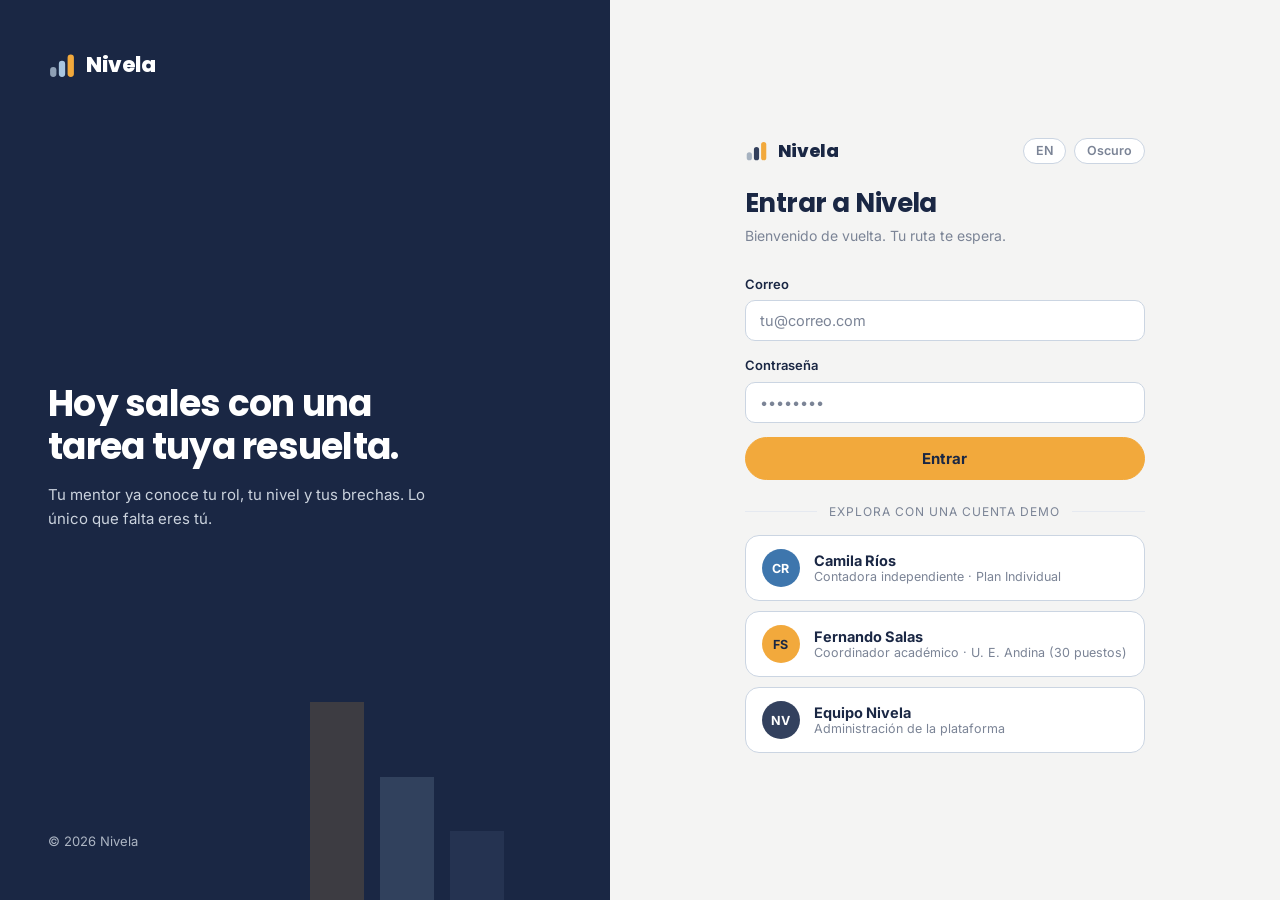
==== commit 1c9214e8: "redesign: nueva identidad visual (celeste, navy y ámbar) Reconstruye el sistema visual en landing y " ====
--- a/public/app.html
+++ b/public/app.html
@@ -5,21 +5,31 @@
 <meta name="viewport" content="width=device-width, initial-scale=1.0" />
 <title>Nivela — Plataforma</title>
 <meta name="description" content="Entra a Nivela: tu ruta, tu mentor y tus certificados verificables." />
+<link rel="icon" href="data:image/svg+xml,%3Csvg xmlns='http://www.w3.org/2000/svg' viewBox='0 0 40 40'%3E%3Crect x='3' y='23' width='9' height='14' rx='4.5' fill='%23A6B2C0'/%3E%3Crect x='15.5' y='14' width='9' height='23' rx='4.5' fill='%2333405C'/%3E%3Crect x='28' y='5' width='9' height='32' rx='4.5' fill='%23F2A93C'/%3E%3C/svg%3E" />
 <link rel="preconnect" href="https://fonts.googleapis.com" />
 <link rel="preconnect" href="https://fonts.gstatic.com" crossorigin />
-<link href="https://fonts.googleapis.com/css2?family=Fraunces:ital,opsz,wght@0,9..144,450;0,9..144,600;0,9..144,650;1,9..144,450&family=Inter:wght@400;500;600;700&family=IBM+Plex+Mono:wght@500&display=swap" rel="stylesheet" />
+<link href="https://fonts.googleapis.com/css2?family=Poppins:ital,wght@0,500;0,600;0,700;0,800;1,600;1,700&family=Inter:wght@400;500;600;700&family=IBM+Plex+Mono:wght@500&display=swap" rel="stylesheet" />
 <link rel="stylesheet" href="assets/nivela.css" />
 <style>
 /* ================= LOGIN ================= */
 #login{min-height:100vh;display:grid;grid-template-columns:1fr 1.1fr}
 @media(max-width:900px){#login{grid-template-columns:1fr}}
 .login-brandside{
-  background:var(--accent-ink);color:#EAF3EF;padding:48px;display:flex;flex-direction:column;justify-content:space-between;
-}
-[data-theme="dark"] .login-brandside{background:#0E241E}
+  background:var(--brand-navy);color:#EAF1F9;padding:48px;display:flex;flex-direction:column;justify-content:space-between;
+  position:relative;overflow:hidden;
+  /* barras del logo visibles sobre navy en ambos temas */
+  --logo1:#8FA0B5;--logo2:#A9C6E0;--logo3:#F2A93C;
+}
+.login-brandside > *{position:relative;z-index:1}
+.login-brandside::after{
+  content:"";position:absolute;right:-40px;bottom:-40px;width:340px;height:340px;z-index:0;
+  background:
+    linear-gradient(180deg,transparent 30%,#F2A93C 30%) 0 0/54px 100% no-repeat,
+    linear-gradient(180deg,transparent 52%,#A9C6E0 52%) 70px 0/54px 100% no-repeat,
+    linear-gradient(180deg,transparent 68%,#5E7695 68%) 140px 0/54px 100% no-repeat;
+  opacity:.16;border-radius:30px;transform:rotate(0);
+}
 .login-brandside .brand{color:#fff}
-.login-brandside .brand .lvl-body{stroke:#fff}
-.login-brandside .brand .lvl-bubble{fill:#7ED0B6}
 .login-brandside h2{color:#fff;font-size:clamp(26px,3vw,36px);max-width:400px;line-height:1.2}
 .login-brandside p{opacity:.85;max-width:400px;margin-top:14px;font-size:15px}
 @media(max-width:900px){.login-brandside{display:none}}
@@ -40,11 +50,14 @@
 .demo-btn span{font-size:12.5px;color:var(--muted)}
 .avatar{
   width:38px;height:38px;border-radius:50%;display:flex;align-items:center;justify-content:center;
-  font-weight:700;font-size:14px;color:#fff;background:var(--accent);flex:none;
-}
-[data-theme="dark"] .avatar{color:#0F1D18}
-.avatar.gold{background:var(--gold)}
-.avatar.ink{background:#54504A}
+  font-weight:700;font-size:14px;color:var(--on-accent);background:var(--accent);flex:none;
+}
+.avatar.gold{background:var(--gold);color:var(--brand-navy)}
+.avatar.ink{background:#33415E;color:#fff}
+/* las iniciales deben ganar al color heredado de .demo-btn span / .side .userchip span */
+.demo-btn .avatar,.side .userchip .avatar{color:var(--on-accent)}
+.demo-btn .avatar.gold,.side .userchip .avatar.gold{color:var(--brand-navy)}
+.demo-btn .avatar.ink,.side .userchip .avatar.ink{color:#fff}
 
 /* ================= SHELL ================= */
 #shell{display:none;min-height:100vh}
@@ -178,13 +191,12 @@
 <div id="login">
   <div class="login-brandside">
     <a class="brand" href="index.html">
-      <svg width="26" height="26" viewBox="0 0 26 26" fill="none">
-        <rect x="1.5" y="8" width="23" height="10" rx="5" class="lvl-body" stroke-width="2"/>
-        <circle cx="13" cy="13" r="3.2" class="lvl-bubble"/>
-        <line x1="8.5" y1="9.5" x2="8.5" y2="16.5" class="lvl-body" stroke-width="1.5"/>
-        <line x1="17.5" y1="9.5" x2="17.5" y2="16.5" class="lvl-body" stroke-width="1.5"/>
+      <svg class="logo-mark" width="28" height="28" viewBox="0 0 40 40" fill="none" aria-hidden="true">
+        <rect class="lb1" x="3" y="23" width="9" height="14" rx="4.5"/>
+        <rect class="lb2" x="15.5" y="14" width="9" height="23" rx="4.5"/>
+        <rect class="lb3" x="28" y="5" width="9" height="32" rx="4.5"/>
       </svg>
-      nivela
+      Nivela
     </a>
     <div>
       <h2 data-i18n="lg_h2">Hoy sales con una tarea tuya resuelta.</h2>
@@ -196,12 +208,13 @@
   <div class="login-formside">
     <div class="login-box">
       <div class="between mb-3">
-        <a class="brand" href="index.html" style="font-size:17px">
-          <svg width="21" height="21" viewBox="0 0 26 26" fill="none">
-            <rect x="1.5" y="8" width="23" height="10" rx="5" class="lvl-body" stroke-width="2"/>
-            <circle cx="13" cy="13" r="3.2" class="lvl-bubble"/>
+        <a class="brand" href="index.html" style="font-size:18px">
+          <svg class="logo-mark" width="23" height="23" viewBox="0 0 40 40" fill="none" aria-hidden="true">
+            <rect class="lb1" x="3" y="23" width="9" height="14" rx="4.5"/>
+            <rect class="lb2" x="15.5" y="14" width="9" height="23" rx="4.5"/>
+            <rect class="lb3" x="28" y="5" width="9" height="32" rx="4.5"/>
           </svg>
-          nivela
+          Nivela
         </a>
         <div class="toggles">
           <button class="tgl" data-tgl-lang onclick="toggleLang()">EN</button>
@@ -242,11 +255,12 @@
 <div id="shell">
   <aside class="side">
     <a class="brand" href="index.html">
-      <svg width="24" height="24" viewBox="0 0 26 26" fill="none">
-        <rect x="1.5" y="8" width="23" height="10" rx="5" class="lvl-body" stroke-width="2"/>
-        <circle cx="13" cy="13" r="3.2" class="lvl-bubble"/>
+      <svg class="logo-mark" width="26" height="26" viewBox="0 0 40 40" fill="none" aria-hidden="true">
+        <rect class="lb1" x="3" y="23" width="9" height="14" rx="4.5"/>
+        <rect class="lb2" x="15.5" y="14" width="9" height="23" rx="4.5"/>
+        <rect class="lb3" x="28" y="5" width="9" height="32" rx="4.5"/>
       </svg>
-      nivela
+      Nivela
     </a>
     <nav id="sidenav" style="display:contents"></nav>
     <div class="spacer"></div>
@@ -493,7 +507,7 @@
 
 function modRow(state, n, title, del){
   const dots = {done:'<span class="mdot" style="background:var(--good-soft);color:var(--good)">✓</span>',
-                now:`<span class="mdot" style="background:var(--accent);color:#fff">${n}</span>`,
+                now:`<span class="mdot" style="background:var(--accent);color:var(--on-accent)">${n}</span>`,
                 lock:`<span class="mdot" style="background:var(--surface-2);color:var(--muted);border:1px solid var(--line)">${n}</span>`};
   return `<div class="mod ${state==="now"?"now":state==="lock"?"lock":""}">${dots[state]}
     <div><b>${title}</b><div class="del"><strong>${L({es:"Entregable:",en:"Deliverable:"})}</strong> ${del}</div></div></div>`;
@@ -602,7 +616,7 @@
         <div class="sugg" id="msugg">${s}</div>
         <form class="mentor-in" onsubmit="return askFree(event)">
           <input class="input" id="mfree" placeholder="${tt().mentorPlaceholder}" />
-          <button class="btn btn-soft btn-sm" type="submit">→</button>
+          <button class="btn btn-ink btn-round" type="submit" aria-label="Enviar">→</button>
         </form>
       </div>
     </div>
@@ -764,8 +778,10 @@
       <h3 class="mt-2" style="font-size:18px">${L({es:"Certificado de tu rama",en:"Your branch certificate"})}</h3>
       <p class="small mt-1">${L({es:"Se emite al completar la Etapa 3. Reflejará la rama que elijas: Competencia aplicada (superficie) o Especialización (profundización), con tus entregables como evidencia.",
         en:"Issued when you complete Stage 3. It will reflect your chosen branch: Applied competence (surface) or Specialization (deep dive), with your deliverables as evidence."})}</p>
-      <div class="bar mt-3 gold"><i style="width:55%"></i></div>
-      <p class="small muted mt-1">5/9</p>
+      <div class="flex mt-3" style="gap:16px">
+        <div class="ring"><svg viewBox="0 0 64 64"><circle class="ring-bg" cx="32" cy="32" r="26"/><circle class="ring-fg" cx="32" cy="32" r="26"/></svg><b>5/9</b></div>
+        <p class="small muted">${L({es:"5 de 9 módulos completados. Tu rama se define en la Etapa 2.",en:"5 of 9 modules completed. Your branch is set in Stage 2."})}</p>
+      </div>
     </div>
   </div>`;
 }
--- a/public/assets/nivela.css
+++ b/public/assets/nivela.css
@@ -1,33 +1,52 @@
 /* ============================================================
    Nivela — sistema de diseño compartido (landing + app)
+   Identidad: blanco/gris dominante · celeste secundario ·
+   ámbar de acento · azul marino estructural.
    ============================================================ */
 
 :root{
-  --bg:#F6F4EE; --surface:#FFFFFF; --surface-2:#EFECE3; --ink:#191713;
-  --text:#3A362E; --muted:#7A7466; --line:#E3DED2; --line-strong:#CFC9B9;
-  --accent:#175A4C; --accent-ink:#0E4237; --accent-soft:#E2EEE9; --accent-line:#BCD6CD;
-  --gold:#A66A1C; --gold-soft:#F5EAD5;
-  --good:#2E7D5B; --good-soft:#E3F0E8;
-  --warn:#B4552D; --warn-soft:#F7E8DF;
-  --danger:#A3372E;
-  --shadow:0 1px 2px rgba(25,23,19,.05),0 10px 30px -12px rgba(25,23,19,.12);
-  --shadow-sm:0 1px 2px rgba(25,23,19,.05),0 4px 10px -6px rgba(25,23,19,.08);
-  --r:12px; --r-lg:18px; --r-sm:8px;
-  --display:'Fraunces',Georgia,serif;
+  /* superficies y texto */
+  --bg:#F4F4F3; --surface:#FFFFFF; --surface-2:#EBF1F8; --ink:#1A2744;
+  --text:#3B4356; --muted:#7B8496; --line:#E5E9F0; --line-strong:#CBD5E2;
+  /* celeste (interactivo/secundario) */
+  --accent:#3E76AD; --accent-ink:#2B5A88; --accent-soft:#E8F1F9; --accent-line:#C4DAEC;
+  --celeste:#A9C6E0; --celeste-soft:#EEF5FB;
+  /* ámbar (acento reservado) */
+  --gold:#F2A93C; --gold-strong:#E29726; --gold-ink:#A96A12; --gold-soft:#FCEFD6;
+  /* semánticos */
+  --good:#2F8F63; --good-soft:#E4F2EA;
+  --warn:#C46A2B; --warn-soft:#FBEBDD;
+  --danger:#C1443A;
+  /* texto sobre superficies celeste (se invierte en oscuro) */
+  --on-accent:#FFFFFF;
+  /* navy fijo (no cambia con el tema) */
+  --brand-navy:#1A2744;
+  /* motivo de barras del logo */
+  --logo1:#A6B2C0; --logo2:#33405C; --logo3:#F2A93C;
+  /* sombras y radios */
+  --shadow:0 2px 4px rgba(26,39,68,.05),0 14px 34px -14px rgba(26,39,68,.18);
+  --shadow-sm:0 1px 2px rgba(26,39,68,.05),0 6px 16px -10px rgba(26,39,68,.14);
+  --shadow-lift:0 4px 8px rgba(26,39,68,.06),0 22px 44px -18px rgba(26,39,68,.28);
+  --r:14px; --r-lg:22px; --r-sm:10px;
+  --display:'Poppins',system-ui,sans-serif;
   --body:'Inter',system-ui,sans-serif;
   --mono:'IBM Plex Mono',ui-monospace,monospace;
   --maxw:1120px;
 }
 [data-theme="dark"]{
-  --bg:#141310; --surface:#1C1A16; --surface-2:#242119; --ink:#EFEBE0;
-  --text:#C8C2B3; --muted:#918B7B; --line:#2D2A22; --line-strong:#3D3930;
-  --accent:#4CB795; --accent-ink:#7ED0B6; --accent-soft:#17302A; --accent-line:#2A4A40;
-  --gold:#D9A24C; --gold-soft:#2A2210;
-  --good:#4CB88A; --good-soft:#132A20;
-  --warn:#D97E50; --warn-soft:#2E1D13;
-  --danger:#D4685E;
-  --shadow:0 1px 2px rgba(0,0,0,.35),0 14px 34px -14px rgba(0,0,0,.55);
-  --shadow-sm:0 1px 2px rgba(0,0,0,.3),0 5px 14px -8px rgba(0,0,0,.45);
+  --bg:#0F1830; --surface:#17223D; --surface-2:#1E2B49; --ink:#EEF2F8;
+  --text:#C3CBDA; --muted:#8A93A8; --line:#26324F; --line-strong:#37456A;
+  --accent:#5E9AD1; --accent-ink:#9CC4E6; --accent-soft:#193150; --accent-line:#2F4C71;
+  --celeste:#A9C6E0; --celeste-soft:#1A2C46;
+  --gold:#F4B657; --gold-strong:#F0A94A; --gold-ink:#F4B657; --gold-soft:#33280F;
+  --good:#4CB88A; --good-soft:#123026;
+  --warn:#E08A4E; --warn-soft:#33220F;
+  --danger:#E0685E;
+  --on-accent:#0B1428;
+  --logo1:#6E7B90; --logo2:#AEC6E0; --logo3:#F4B657;
+  --shadow:0 2px 4px rgba(0,0,0,.35),0 16px 38px -16px rgba(0,0,0,.6);
+  --shadow-sm:0 1px 2px rgba(0,0,0,.3),0 6px 16px -10px rgba(0,0,0,.5);
+  --shadow-lift:0 4px 10px rgba(0,0,0,.4),0 24px 48px -18px rgba(0,0,0,.7);
 }
 
 *{box-sizing:border-box;margin:0;padding:0}
@@ -37,7 +56,7 @@
   line-height:1.6;-webkit-font-smoothing:antialiased;
   transition:background .3s ease,color .3s ease;
 }
-h1,h2,h3,h4{font-family:var(--display);color:var(--ink);line-height:1.15;font-weight:600;letter-spacing:-.01em}
+h1,h2,h3,h4{font-family:var(--display);color:var(--ink);line-height:1.15;font-weight:700;letter-spacing:-.02em}
 a{color:inherit;text-decoration:none}
 button{font-family:var(--body);cursor:pointer}
 img,svg{display:block}
@@ -46,31 +65,37 @@
 /* ---------- botones ---------- */
 .btn{
   display:inline-flex;align-items:center;gap:8px;justify-content:center;
-  border:1px solid transparent;border-radius:999px;
+  border:1.5px solid transparent;border-radius:999px;
   padding:11px 22px;font-size:15px;font-weight:600;color:var(--ink);
-  background:transparent;transition:all .18s ease;white-space:nowrap;
-}
-.btn-primary{background:var(--accent);color:#fff;border-color:var(--accent)}
-.btn-primary:hover{background:var(--accent-ink);border-color:var(--accent-ink)}
-[data-theme="dark"] .btn-primary{color:#0F1D18}
-.btn-outline{border-color:var(--line-strong)}
-.btn-outline:hover{border-color:var(--ink)}
+  background:transparent;transition:transform .16s ease,background .16s ease,border-color .16s ease,box-shadow .16s ease;
+  white-space:nowrap;
+}
+.btn:active{transform:scale(.97)}
+/* CTA primario: ámbar con texto navy */
+.btn-primary{background:var(--gold);color:var(--brand-navy);border-color:var(--gold);font-weight:700}
+.btn-primary:hover{background:var(--gold-strong);border-color:var(--gold-strong);box-shadow:0 8px 20px -8px rgba(242,169,60,.6);transform:translateY(-1px)}
+/* botón navy de contraste fuerte */
+.btn-ink{background:var(--ink);color:var(--bg);border-color:var(--ink)}
+.btn-ink:hover{transform:translateY(-1px);box-shadow:var(--shadow-sm)}
+.btn-outline{border-color:var(--line-strong);color:var(--ink)}
+.btn-outline:hover{border-color:var(--ink);background:var(--surface-2)}
 .btn-soft{background:var(--accent-soft);color:var(--accent-ink);border-color:transparent}
 .btn-soft:hover{background:var(--accent-line)}
 .btn-sm{padding:7px 14px;font-size:13.5px}
 .btn-block{width:100%}
+.btn-round{width:40px;height:40px;padding:0;border-radius:50%;font-size:18px;line-height:1}
 .btn:disabled{opacity:.5;cursor:not-allowed}
 
 /* ---------- chips / badges ---------- */
 .chip{
   display:inline-flex;align-items:center;gap:6px;border-radius:999px;
-  padding:3px 10px;font-size:12px;font-weight:600;letter-spacing:.02em;
+  padding:3px 11px;font-size:12px;font-weight:600;letter-spacing:.01em;
   background:var(--surface-2);color:var(--muted);border:1px solid var(--line);
 }
 .chip.acc{background:var(--accent-soft);color:var(--accent-ink);border-color:var(--accent-line)}
 .chip.good{background:var(--good-soft);color:var(--good);border-color:transparent}
 .chip.warn{background:var(--warn-soft);color:var(--warn);border-color:transparent}
-.chip.gold{background:var(--gold-soft);color:var(--gold);border-color:transparent}
+.chip.gold{background:var(--gold-soft);color:var(--gold-ink);border-color:transparent}
 
 /* ---------- tarjetas ---------- */
 .card{
@@ -83,30 +108,40 @@
 .field{display:flex;flex-direction:column;gap:6px;margin-bottom:14px}
 .field label{font-size:13px;font-weight:600;color:var(--ink)}
 .input,textarea.input,select.input{
-  width:100%;border:1px solid var(--line-strong);border-radius:var(--r-sm);
-  background:var(--surface);color:var(--ink);padding:10px 12px;font-size:14.5px;
-  font-family:var(--body);outline:none;transition:border-color .15s;
-}
-.input:focus{border-color:var(--accent)}
+  width:100%;border:1.5px solid var(--line-strong);border-radius:var(--r-sm);
+  background:var(--surface);color:var(--ink);padding:11px 14px;font-size:14.5px;
+  font-family:var(--body);outline:none;transition:border-color .15s,box-shadow .15s;
+}
+.input::placeholder{color:var(--muted)}
+.input:focus{border-color:var(--accent);box-shadow:0 0 0 3px var(--accent-soft)}
 
 /* ---------- tablas ---------- */
 .table{width:100%;border-collapse:collapse;font-size:14px}
 .table th{
   text-align:left;font-size:12px;text-transform:uppercase;letter-spacing:.06em;
-  color:var(--muted);font-weight:600;padding:10px 12px;border-bottom:1px solid var(--line-strong);
+  color:var(--muted);font-weight:600;padding:11px 12px;border-bottom:1px solid var(--line-strong);
 }
 .table td{padding:12px;border-bottom:1px solid var(--line);vertical-align:middle;color:var(--text)}
 .table tr:last-child td{border-bottom:none}
 
-/* ---------- barras de progreso ---------- */
-.bar{height:7px;border-radius:99px;background:var(--surface-2);overflow:hidden;border:1px solid var(--line)}
-.bar > i{display:block;height:100%;background:var(--accent);border-radius:99px;transition:width .5s ease}
+/* ---------- barras de progreso (motivo del logo) ---------- */
+.bar{height:8px;border-radius:99px;background:var(--surface-2);overflow:hidden;border:1px solid var(--line)}
+.bar > i{display:block;height:100%;background:var(--accent);border-radius:99px;transform-origin:left;animation:barGrow 1s cubic-bezier(.2,.7,.2,1) both}
 .bar.gold > i{background:var(--gold)}
+@keyframes barGrow{from{transform:scaleX(0)}to{transform:scaleX(1)}}
+
+/* ---------- anillo de progreso ---------- */
+.ring{position:relative;width:88px;height:88px;flex:none}
+.ring svg{width:100%;height:100%;transform:rotate(-90deg)}
+.ring circle{fill:none;stroke-width:8;stroke-linecap:round}
+.ring .ring-bg{stroke:var(--surface-2)}
+.ring .ring-fg{stroke:var(--gold);stroke-dasharray:163.4;stroke-dashoffset:163.4;animation:ringFill 1.2s cubic-bezier(.3,.7,.2,1) forwards}
+.ring b{position:absolute;inset:0;display:flex;align-items:center;justify-content:center;font-family:var(--display);font-weight:700;font-size:17px;color:var(--ink)}
 
 /* ---------- toggles de tema/idioma ---------- */
 .toggles{display:flex;align-items:center;gap:8px}
 .tgl{
-  border:1px solid var(--line-strong);background:var(--surface);color:var(--muted);
+  border:1.5px solid var(--line-strong);background:var(--surface);color:var(--muted);
   border-radius:999px;padding:6px 12px;font-size:12.5px;font-weight:600;
   transition:all .15s ease;line-height:1;
 }
@@ -124,36 +159,49 @@
 
 /* ---------- chat del mentor ---------- */
 .chat{display:flex;flex-direction:column;gap:10px}
-.msg{max-width:88%;padding:10px 14px;border-radius:14px;font-size:14px;line-height:1.55}
-.msg.mentor{background:var(--accent-soft);color:var(--ink);border-bottom-left-radius:4px;align-self:flex-start}
-.msg.user{background:var(--surface-2);color:var(--ink);border-bottom-right-radius:4px;align-self:flex-end}
+.msg{max-width:88%;padding:10px 14px;border-radius:16px;font-size:14px;line-height:1.55;animation:msgIn .3s ease both}
+.msg.mentor{background:var(--accent-soft);color:var(--ink);border-bottom-left-radius:5px;align-self:flex-start}
+.msg.user{background:var(--surface-2);color:var(--ink);border-bottom-right-radius:5px;align-self:flex-end}
 .msg .term{border-bottom:1.5px dashed var(--accent);cursor:pointer}
+@keyframes msgIn{from{opacity:0;transform:translateY(6px)}to{opacity:1;transform:none}}
 
 /* ---------- modal ---------- */
 .modal-back{
-  position:fixed;inset:0;background:rgba(20,18,14,.5);backdrop-filter:blur(3px);
+  position:fixed;inset:0;background:rgba(15,24,48,.55);backdrop-filter:blur(3px);
   display:none;align-items:center;justify-content:center;z-index:90;padding:20px;
 }
-.modal-back.open{display:flex}
+.modal-back.open{display:flex;animation:fadein .2s ease}
 .modal{
   background:var(--surface);border:1px solid var(--line);border-radius:var(--r-lg);
   box-shadow:var(--shadow);max-width:560px;width:100%;max-height:86vh;overflow:auto;padding:26px;
-}
+  animation:modalIn .28s cubic-bezier(.2,.7,.2,1) both;
+}
+@keyframes modalIn{from{opacity:0;transform:translateY(14px) scale(.98)}to{opacity:1;transform:none}}
 
 /* ---------- toast ---------- */
 #toast{
   position:fixed;bottom:24px;left:50%;transform:translateX(-50%) translateY(20px);
-  background:var(--ink);color:var(--bg);padding:10px 18px;border-radius:999px;
+  background:var(--ink);color:var(--bg);padding:11px 20px;border-radius:999px;
   font-size:13.5px;font-weight:600;opacity:0;pointer-events:none;
   transition:all .25s ease;z-index:99;box-shadow:var(--shadow);
 }
 #toast.show{opacity:1;transform:translateX(-50%) translateY(0)}
 
-/* ---------- marca ---------- */
-.brand{display:inline-flex;align-items:center;gap:9px;font-family:var(--display);font-weight:650;font-size:20px;color:var(--ink);letter-spacing:-.01em}
-.brand svg{flex:none}
-.brand .lvl-bubble{fill:var(--accent)}
-.brand .lvl-body{stroke:var(--ink)}
+/* ---------- marca (logo de barras + wordmark) ---------- */
+.brand{display:inline-flex;align-items:center;gap:10px;font-family:var(--display);font-weight:800;font-size:21px;color:var(--ink);letter-spacing:-.02em}
+.brand .logo-mark{flex:none}
+.logo-mark .lb1{fill:var(--logo1)}
+.logo-mark .lb2{fill:var(--logo2)}
+.logo-mark .lb3{fill:var(--logo3)}
+.brand .logo-mark rect{transform-box:fill-box;transform-origin:bottom;animation:barRise .7s cubic-bezier(.2,.8,.2,1) both}
+.brand .logo-mark .lb1{animation-delay:.04s}
+.brand .logo-mark .lb2{animation-delay:.12s}
+.brand .logo-mark .lb3{animation-delay:.2s}
+@keyframes barRise{from{transform:scaleY(0)}to{transform:scaleY(1)}}
+
+/* ---------- reveal on scroll (solo landing) ---------- */
+.reveal{opacity:0;transform:translateY(16px);transition:opacity .6s ease,transform .6s cubic-bezier(.2,.7,.2,1)}
+.reveal.in{opacity:1;transform:none}
 
 /* ---------- utilidades ---------- */
 .muted{color:var(--muted)}
@@ -168,3 +216,9 @@
 @media(max-width:860px){.grid2,.grid3{grid-template-columns:1fr}}
 .divider{border:none;border-top:1px solid var(--line);margin:20px 0}
 ::selection{background:var(--accent-soft);color:var(--accent-ink)}
+@keyframes fadein{from{opacity:0}to{opacity:1}}
+
+@media(prefers-reduced-motion: reduce){
+  *,*::before,*::after{animation-duration:.001ms!important;animation-iteration-count:1!important;transition-duration:.001ms!important}
+  .reveal{opacity:1;transform:none}
+}
